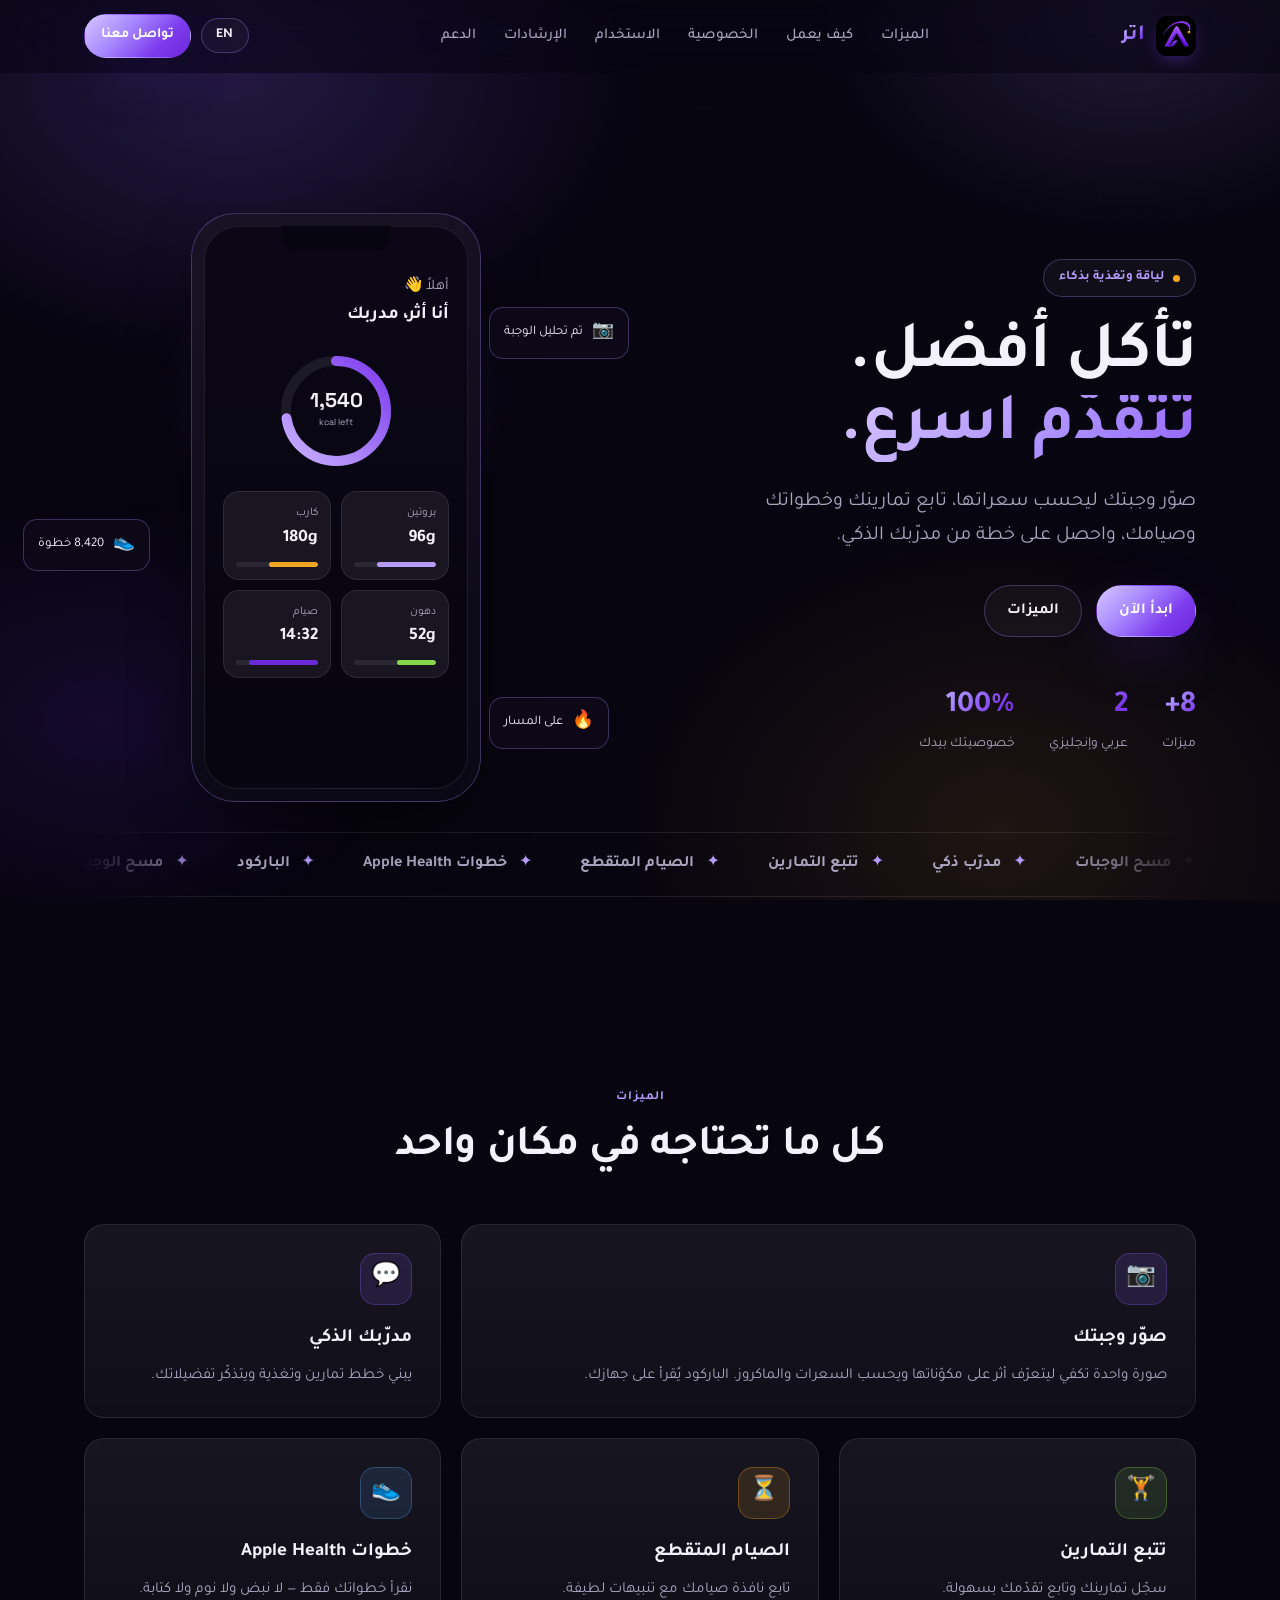
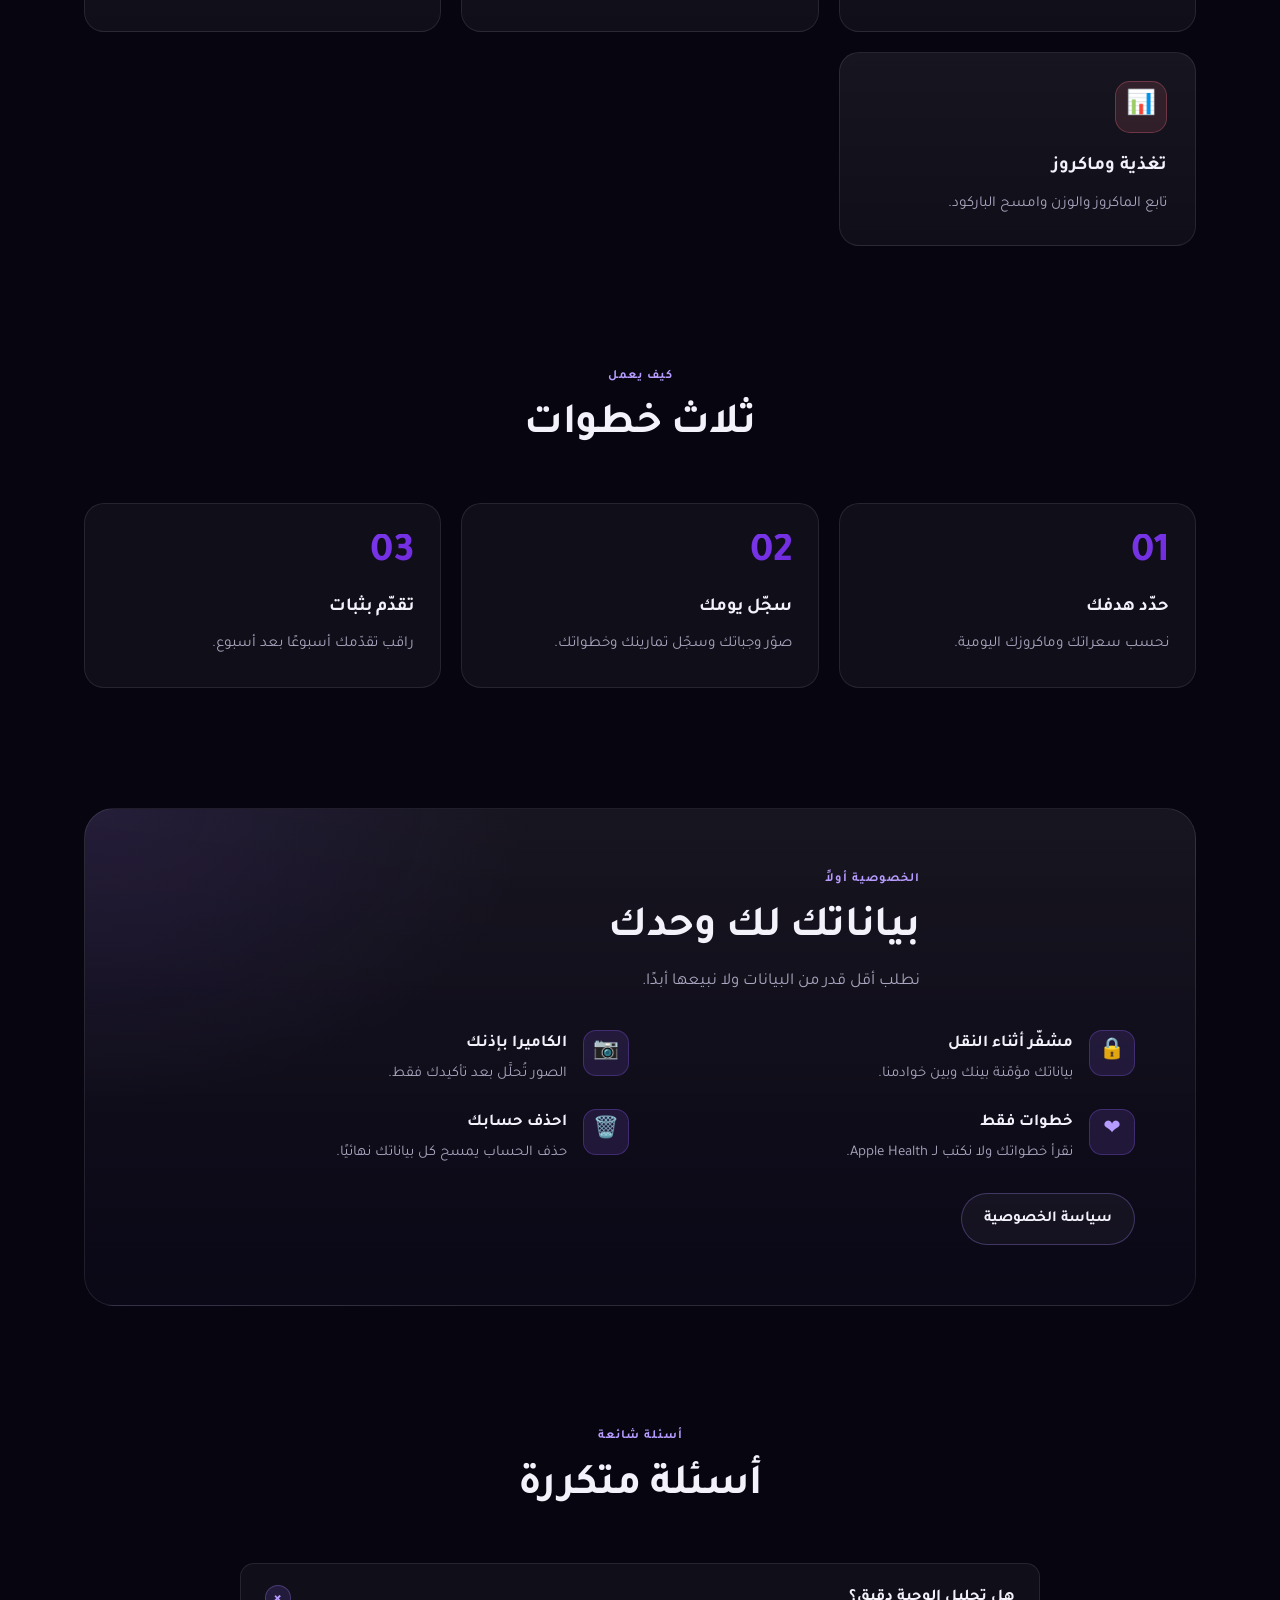
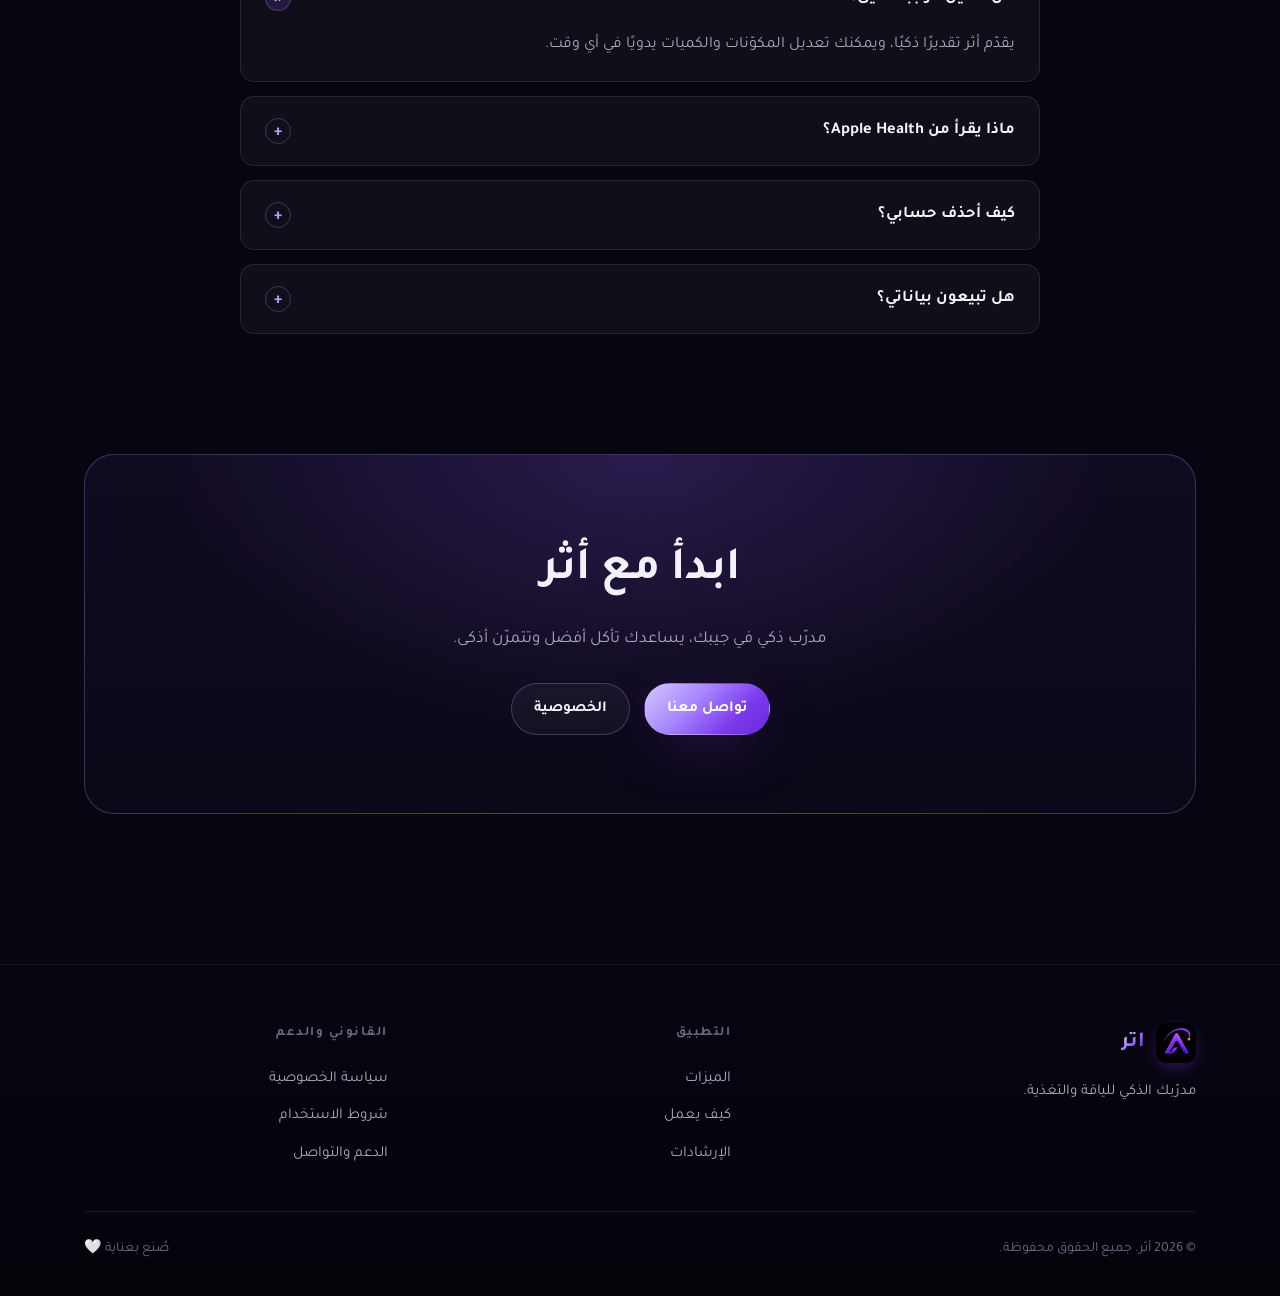
==== index.html @ 1300f7a2 "Athar website: bilingual marketing + privacy/terms/guidelines/support Static site (HTML/CSS/JS), vio" ====
<!DOCTYPE html>
<html lang="ar" dir="rtl" data-lang="ar"
      data-title-ar="أثر — مدرّبك الذكي للياقة والتغذية"
      data-title-en="Athar — Your AI Coach for Fitness & Nutrition">
<head>
  <meta charset="UTF-8" />
  <meta name="viewport" content="width=device-width, initial-scale=1.0" />
  <title>أثر — مدرّبك الذكي للياقة والتغذية</title>
  <meta name="description" content="أثر: صوّر وجبتك، تابع تمارينك وخطواتك وصيامك، واحصل على خطة من مدرّب ذكي — بخصوصية كاملة." />
  <meta name="theme-color" content="#070510" />
  <link rel="icon" type="image/png" href="logo.png" />
  <link rel="apple-touch-icon" href="logo.png" />
  <meta property="og:title" content="أثر — Athar" />
  <meta property="og:description" content="مدرّبك الذكي للياقة والتغذية." />
  <meta property="og:image" content="logo.png" />
  <meta property="og:type" content="website" />
  <link rel="preconnect" href="https://fonts.googleapis.com" />
  <link rel="preconnect" href="https://fonts.gstatic.com" crossorigin />
  <link href="https://fonts.googleapis.com/css2?family=Tajawal:wght@400;500;700;800&family=Space+Grotesk:wght@400;500;600;700&display=swap" rel="stylesheet" />
  <link rel="stylesheet" href="styles.css" />
</head>
<body>

  <!-- ============ NAV ============ -->
  <header class="nav">
    <div class="container nav-inner">
      <a href="index.html" class="brand" aria-label="Athar">
        <img class="logo" src="logo.png" alt="Athar" width="40" height="40" />
        <span class="wordmark"><b data-only="ar">أثر</b><b data-only="en">Athar</b></span>
      </a>

      <nav class="nav-links" aria-label="primary">
        <a href="index.html#features"><span data-only="ar">الميزات</span><span data-only="en">Features</span></a>
        <a href="index.html#how"><span data-only="ar">كيف يعمل</span><span data-only="en">How it works</span></a>
        <a href="privacy.html"><span data-only="ar">الخصوصية</span><span data-only="en">Privacy</span></a>
        <a href="terms.html"><span data-only="ar">الاستخدام</span><span data-only="en">Terms</span></a>
        <a href="guidelines.html"><span data-only="ar">الإرشادات</span><span data-only="en">Guidelines</span></a>
        <a href="support.html"><span data-only="ar">الدعم</span><span data-only="en">Support</span></a>
      </nav>

      <div class="nav-actions">
        <button class="lang-toggle" data-lang-toggle>EN</button>
        <a href="support.html" class="btn btn-primary btn-sm">
          <span class="nav-cta-text" data-only="ar">تواصل معنا</span>
          <span class="nav-cta-text" data-only="en">Contact</span>
        </a>
        <button class="nav-burger" aria-label="menu"><span></span><span></span><span></span></button>
      </div>
    </div>
  </header>

  <!-- ============ HERO ============ -->
  <section class="hero">
    <div class="container hero-grid">
      <div class="hero-copy">
        <span class="eyebrow reveal"><span class="dot"></span>
          <span data-only="ar">لياقة وتغذية بذكاء</span>
          <span data-only="en">Smart fitness &amp; nutrition</span>
        </span>
        <h1 class="reveal d1">
          <span data-only="ar">تأكل أفضل.<br><span class="grad">تتقدّم أسرع.</span></span>
          <span data-only="en">Eat better.<br><span class="grad">Progress faster.</span></span>
        </h1>
        <p class="lead reveal d2">
          <span data-only="ar">صوّر وجبتك ليحسب سعراتها، تابع تمارينك وخطواتك وصيامك، واحصل على خطة من مدرّبك الذكي.</span>
          <span data-only="en">Snap a meal for its calories, track workouts, steps and fasting, and get a plan from your AI coach.</span>
        </p>
        <div class="hero-cta reveal d3">
          <a href="support.html" class="btn btn-primary"><span data-only="ar">ابدأ الآن</span><span data-only="en">Get started</span></a>
          <a href="index.html#features" class="btn btn-ghost"><span data-only="ar">الميزات</span><span data-only="en">Features</span></a>
        </div>

        <div class="hero-stats reveal d4">
          <div class="stat">
            <div class="num"><span data-count="8" data-suffix="+">8+</span></div>
            <div class="lbl"><span data-only="ar">ميزات</span><span data-only="en">features</span></div>
          </div>
          <div class="stat">
            <div class="num"><span data-count="2">2</span></div>
            <div class="lbl"><span data-only="ar">عربي وإنجليزي</span><span data-only="en">languages</span></div>
          </div>
          <div class="stat">
            <div class="num"><span data-count="100" data-suffix="%">100%</span></div>
            <div class="lbl"><span data-only="ar">خصوصيتك بيدك</span><span data-only="en">your privacy</span></div>
          </div>
        </div>
      </div>

      <div class="hero-visual reveal d2">
        <div class="glow-orb"></div>
        <div class="chip-float chip-1"><span class="ic">📷</span><span data-only="ar">تم تحليل الوجبة</span><span data-only="en">Meal analyzed</span></div>
        <div class="chip-float chip-2"><span class="ic">👟</span><span data-only="ar">8,420 خطوة</span><span data-only="en">8,420 steps</span></div>
        <div class="chip-float chip-3"><span class="ic">🔥</span><span data-only="ar">على المسار</span><span data-only="en">On track</span></div>

        <div class="phone">
          <div class="phone-notch"></div>
          <div class="phone-screen">
            <div class="scr-greet">
              <span data-only="ar">أهلاً 👋</span><span data-only="en">Hello 👋</span>
              <b data-only="ar">أنا أثر، مدربك</b><b data-only="en">I'm Athar, your coach</b>
            </div>
            <div class="ring-wrap">
              <svg class="cal-ring" viewBox="0 0 120 120">
                <defs>
                  <linearGradient id="ring" x1="0" y1="0" x2="1" y2="1">
                    <stop offset="0" stop-color="#C9B2FF"/><stop offset="1" stop-color="#7C3AED"/>
                  </linearGradient>
                </defs>
                <circle cx="60" cy="60" r="50" fill="none" stroke="rgba(255,255,255,.08)" stroke-width="10"/>
                <circle cx="60" cy="60" r="50" fill="none" stroke="url(#ring)" stroke-width="10" stroke-linecap="round" stroke-dasharray="314" stroke-dashoffset="86" transform="rotate(-90 60 60)"/>
                <text x="60" y="56" text-anchor="middle" fill="#F3F1FA" font-size="20" font-weight="700" font-family="Space Grotesk">1,540</text>
                <text x="60" y="74" text-anchor="middle" fill="#ABA6C0" font-size="9" font-family="Space Grotesk">kcal left</text>
              </svg>
            </div>
            <div class="scr-cards">
              <div class="scr-card"><div class="k" data-only="ar">بروتين</div><div class="k" data-only="en">Protein</div><div class="v">96g</div><div class="bar"><i style="width:72%;background:var(--violet)"></i></div></div>
              <div class="scr-card"><div class="k" data-only="ar">كارب</div><div class="k" data-only="en">Carbs</div><div class="v">180g</div><div class="bar"><i style="width:60%;background:var(--gold)"></i></div></div>
              <div class="scr-card"><div class="k" data-only="ar">دهون</div><div class="k" data-only="en">Fat</div><div class="v">52g</div><div class="bar"><i style="width:48%;background:var(--green,#86D74C)"></i></div></div>
              <div class="scr-card"><div class="k" data-only="ar">صيام</div><div class="k" data-only="en">Fasting</div><div class="v">14:32</div><div class="bar"><i style="width:84%;background:var(--violet-3)"></i></div></div>
            </div>
          </div>
        </div>
      </div>
    </div>

    <div class="container">
      <div class="marquee">
        <div class="marquee-track">
          <span data-only="ar">مسح الوجبات</span><span data-only="en">Meal scanning</span>
          <span data-only="ar">مدرّب ذكي</span><span data-only="en">AI coach</span>
          <span data-only="ar">تتبع التمارين</span><span data-only="en">Workout tracking</span>
          <span data-only="ar">الصيام المتقطع</span><span data-only="en">Fasting</span>
          <span data-only="ar">خطوات Apple Health</span><span data-only="en">Apple Health steps</span>
          <span data-only="ar">الباركود</span><span data-only="en">Barcode</span>
          <span data-only="ar">مسح الوجبات</span><span data-only="en">Meal scanning</span>
          <span data-only="ar">مدرّب ذكي</span><span data-only="en">AI coach</span>
          <span data-only="ar">تتبع التمارين</span><span data-only="en">Workout tracking</span>
          <span data-only="ar">الصيام المتقطع</span><span data-only="en">Fasting</span>
          <span data-only="ar">خطوات Apple Health</span><span data-only="en">Apple Health steps</span>
          <span data-only="ar">الباركود</span><span data-only="en">Barcode</span>
        </div>
      </div>
    </div>
  </section>

  <!-- ============ FEATURES ============ -->
  <section class="section" id="features">
    <div class="container">
      <div class="section-head reveal">
        <div class="kicker"><span data-only="ar">الميزات</span><span data-only="en">Features</span></div>
        <h2><span data-only="ar">كل ما تحتاجه في مكان واحد</span><span data-only="en">Everything in one place</span></h2>
      </div>

      <div class="features">
        <div class="feature span-2 reveal">
          <div class="ficon">📷</div>
          <h3><span data-only="ar">صوّر وجبتك</span><span data-only="en">Snap your meal</span></h3>
          <p><span data-only="ar">صورة واحدة تكفي ليتعرّف أثر على مكوّناتها ويحسب السعرات والماكروز. الباركود يُقرأ على جهازك.</span>
             <span data-only="en">One photo and Athar identifies the components and calculates calories and macros. Barcodes are read on your device.</span></p>
        </div>
        <div class="feature reveal d1">
          <div class="ficon">💬</div>
          <h3><span data-only="ar">مدرّبك الذكي</span><span data-only="en">Your AI coach</span></h3>
          <p><span data-only="ar">يبني خطط تمارين وتغذية ويتذكّر تفضيلاتك.</span>
             <span data-only="en">Builds workout &amp; nutrition plans and remembers your preferences.</span></p>
        </div>
        <div class="feature reveal d2">
          <div class="ficon green">🏋️</div>
          <h3><span data-only="ar">تتبع التمارين</span><span data-only="en">Workout tracking</span></h3>
          <p><span data-only="ar">سجّل تمارينك وتابع تقدّمك بسهولة.</span>
             <span data-only="en">Log workouts and follow your progress with ease.</span></p>
        </div>
        <div class="feature reveal">
          <div class="ficon gold">⏳</div>
          <h3><span data-only="ar">الصيام المتقطع</span><span data-only="en">Intermittent fasting</span></h3>
          <p><span data-only="ar">تابع نافذة صيامك مع تنبيهات لطيفة.</span>
             <span data-only="en">Track your fasting window with gentle reminders.</span></p>
        </div>
        <div class="feature reveal d1">
          <div class="ficon sky">👟</div>
          <h3><span data-only="ar">خطوات Apple Health</span><span data-only="en">Apple Health steps</span></h3>
          <p><span data-only="ar">نقرأ خطواتك فقط — لا نبض ولا نوم ولا كتابة.</span>
             <span data-only="en">We read steps only — no heart rate, no sleep, no writing.</span></p>
        </div>
        <div class="feature reveal d2">
          <div class="ficon rose">📊</div>
          <h3><span data-only="ar">تغذية وماكروز</span><span data-only="en">Nutrition &amp; macros</span></h3>
          <p><span data-only="ar">تابع الماكروز والوزن وامسح الباركود.</span>
             <span data-only="en">Track macros and weight, and scan barcodes.</span></p>
        </div>
      </div>
    </div>
  </section>

  <!-- ============ HOW IT WORKS ============ -->
  <section class="section" id="how" style="padding-top:0">
    <div class="container">
      <div class="section-head reveal">
        <div class="kicker"><span data-only="ar">كيف يعمل</span><span data-only="en">How it works</span></div>
        <h2><span data-only="ar">ثلاث خطوات</span><span data-only="en">Three steps</span></h2>
      </div>
      <div class="steps">
        <div class="step reveal d1">
          <div class="n">01</div>
          <h3><span data-only="ar">حدّد هدفك</span><span data-only="en">Set your goal</span></h3>
          <p><span data-only="ar">نحسب سعراتك وماكروزك اليومية.</span><span data-only="en">We calculate your daily calories and macros.</span></p>
        </div>
        <div class="step reveal d2">
          <div class="n">02</div>
          <h3><span data-only="ar">سجّل يومك</span><span data-only="en">Log your day</span></h3>
          <p><span data-only="ar">صوّر وجباتك وسجّل تمارينك وخطواتك.</span><span data-only="en">Snap meals, log workouts and steps.</span></p>
        </div>
        <div class="step reveal d3">
          <div class="n">03</div>
          <h3><span data-only="ar">تقدّم بثبات</span><span data-only="en">Progress steadily</span></h3>
          <p><span data-only="ar">راقب تقدّمك أسبوعًا بعد أسبوع.</span><span data-only="en">Watch your progress week after week.</span></p>
        </div>
      </div>
    </div>
  </section>

  <!-- ============ PRIVACY BAND ============ -->
  <section class="section" id="privacy-band" style="padding-top:0">
    <div class="container">
      <div class="privacy-band reveal">
        <div class="section-head" style="margin-bottom:0;text-align:start;max-width:560px">
          <div class="kicker"><span data-only="ar">الخصوصية أولاً</span><span data-only="en">Privacy first</span></div>
          <h2><span data-only="ar">بياناتك لك وحدك</span><span data-only="en">Your data stays yours</span></h2>
          <p><span data-only="ar">نطلب أقل قدر من البيانات ولا نبيعها أبدًا.</span>
             <span data-only="en">We ask for the least data and never sell it.</span></p>
        </div>

        <div class="privacy-grid">
          <div class="pcard reveal d1">
            <div class="pic">🔒</div>
            <div><h4><span data-only="ar">مشفّر أثناء النقل</span><span data-only="en">Encrypted in transit</span></h4>
              <p><span data-only="ar">بياناتك مؤمّنة بينك وبين خوادمنا.</span><span data-only="en">Secured between you and our servers.</span></p></div>
          </div>
          <div class="pcard reveal d2">
            <div class="pic">📷</div>
            <div><h4><span data-only="ar">الكاميرا بإذنك</span><span data-only="en">Camera with consent</span></h4>
              <p><span data-only="ar">الصور تُحلَّل بعد تأكيدك فقط.</span><span data-only="en">Images are analyzed only after you confirm.</span></p></div>
          </div>
          <div class="pcard reveal d1">
            <div class="pic">❤️</div>
            <div><h4><span data-only="ar">خطوات فقط</span><span data-only="en">Steps only</span></h4>
              <p><span data-only="ar">نقرأ خطواتك ولا نكتب لـ Apple Health.</span><span data-only="en">We read steps and never write to Apple Health.</span></p></div>
          </div>
          <div class="pcard reveal d2">
            <div class="pic">🗑️</div>
            <div><h4><span data-only="ar">احذف حسابك</span><span data-only="en">Delete anytime</span></h4>
              <p><span data-only="ar">حذف الحساب يمسح كل بياناتك نهائيًا.</span><span data-only="en">Deleting your account erases everything for good.</span></p></div>
          </div>
        </div>

        <div style="margin-top:28px">
          <a href="privacy.html" class="btn btn-ghost"><span data-only="ar">سياسة الخصوصية</span><span data-only="en">Privacy Policy</span></a>
        </div>
      </div>
    </div>
  </section>

  <!-- ============ FAQ ============ -->
  <section class="section" style="padding-top:0">
    <div class="container">
      <div class="section-head reveal">
        <div class="kicker"><span data-only="ar">أسئلة شائعة</span><span data-only="en">FAQ</span></div>
        <h2><span data-only="ar">أسئلة متكررة</span><span data-only="en">Common questions</span></h2>
      </div>
      <div class="faq">
        <details class="qa reveal" open>
          <summary><span><span data-only="ar">هل تحليل الوجبة دقيق؟</span><span data-only="en">Is meal analysis accurate?</span></span><span class="pm">+</span></summary>
          <div class="ans"><span data-only="ar">يقدّم أثر تقديرًا ذكيًا، ويمكنك تعديل المكوّنات والكميات يدويًا في أي وقت.</span>
            <span data-only="en">Athar gives a smart estimate, and you can adjust components and portions manually anytime.</span></div>
        </details>
        <details class="qa reveal">
          <summary><span><span data-only="ar">ماذا يقرأ من Apple Health؟</span><span data-only="en">What does it read from Apple Health?</span></span><span class="pm">+</span></summary>
          <div class="ans"><span data-only="ar">عدد الخطوات فقط، بعد إذنك. لا نبض ولا نوم ولا كتابة.</span>
            <span data-only="en">The step count only, after your permission. No heart rate, sleep, or writing.</span></div>
        </details>
        <details class="qa reveal">
          <summary><span><span data-only="ar">كيف أحذف حسابي؟</span><span data-only="en">How do I delete my account?</span></span><span class="pm">+</span></summary>
          <div class="ans"><span data-only="ar">من التطبيق: الإعدادات ← حذف الحساب. تُمسح كل بياناتك نهائيًا.</span>
            <span data-only="en">In the app: Settings → Delete account. All your data is permanently erased.</span></div>
        </details>
        <details class="qa reveal">
          <summary><span><span data-only="ar">هل تبيعون بياناتي؟</span><span data-only="en">Do you sell my data?</span></span><span class="pm">+</span></summary>
          <div class="ans"><span data-only="ar">لا. لا نبيع بياناتك ولا نشاركها للإعلانات.</span>
            <span data-only="en">No. We never sell your data or share it for ads.</span></div>
        </details>
      </div>
    </div>
  </section>

  <!-- ============ CTA ============ -->
  <section class="section" style="padding-top:0">
    <div class="container">
      <div class="cta-band reveal">
        <h2><span data-only="ar">ابدأ مع أثر</span><span data-only="en">Start with Athar</span></h2>
        <p><span data-only="ar">مدرّب ذكي في جيبك، يساعدك تأكل أفضل وتتمرّن أذكى.</span>
           <span data-only="en">A smart coach in your pocket to help you eat better and train smarter.</span></p>
        <div class="cta-actions">
          <a href="support.html" class="btn btn-primary"><span data-only="ar">تواصل معنا</span><span data-only="en">Contact us</span></a>
          <a href="privacy.html" class="btn btn-ghost"><span data-only="ar">الخصوصية</span><span data-only="en">Privacy</span></a>
        </div>
      </div>
    </div>
  </section>

  <!-- ============ FOOTER ============ -->
  <footer class="footer">
    <div class="container">
      <div class="footer-grid">
        <div>
          <a href="index.html" class="brand">
            <img class="logo" src="logo.png" alt="Athar" width="40" height="40" />
            <span class="wordmark"><b data-only="ar">أثر</b><b data-only="en">Athar</b></span>
          </a>
          <p class="footer-about">
            <span data-only="ar">مدرّبك الذكي للياقة والتغذية.</span>
            <span data-only="en">Your AI coach for fitness &amp; nutrition.</span>
          </p>
        </div>
        <div class="footer-col">
          <h5><span data-only="ar">التطبيق</span><span data-only="en">App</span></h5>
          <a href="index.html#features"><span data-only="ar">الميزات</span><span data-only="en">Features</span></a>
          <a href="index.html#how"><span data-only="ar">كيف يعمل</span><span data-only="en">How it works</span></a>
          <a href="guidelines.html"><span data-only="ar">الإرشادات</span><span data-only="en">Guidelines</span></a>
        </div>
        <div class="footer-col">
          <h5><span data-only="ar">القانوني والدعم</span><span data-only="en">Legal &amp; Support</span></h5>
          <a href="privacy.html"><span data-only="ar">سياسة الخصوصية</span><span data-only="en">Privacy Policy</span></a>
          <a href="terms.html"><span data-only="ar">شروط الاستخدام</span><span data-only="en">Terms of Use</span></a>
          <a href="support.html"><span data-only="ar">الدعم والتواصل</span><span data-only="en">Support &amp; Contact</span></a>
        </div>
      </div>
      <div class="footer-bottom">
        <span>© <span data-year></span> <span data-only="ar">أثر. جميع الحقوق محفوظة.</span><span data-only="en">Athar. All rights reserved.</span></span>
        <span data-only="ar">صُنع بعناية 🤍</span><span data-only="en">Made with care 🤍</span>
      </div>
    </div>
  </footer>

  <script src="script.js"></script>
</body>
</html>
---- styles.css ----
/* ===========================================================
   Athar — أثر  |  site theme
   Violet (logo "A") + gold spark (logo dot) on deep night
   =========================================================== */

:root {
  /* surfaces */
  --bg:        #070510;
  --bg-2:      #0B0817;
  --bg-3:      #110B22;
  --surface:   rgba(255, 255, 255, 0.04);
  --surface-2: rgba(255, 255, 255, 0.065);
  --border:    rgba(255, 255, 255, 0.09);
  --border-2:  rgba(167, 139, 250, 0.30);

  /* brand — violet from the logo "A" */
  --violet:   #B79CFF;
  --violet-2: #8B5CF6;
  --violet-3: #6D28D9;
  --violet-4: #4C1D95;

  /* spark — gold from the logo dot */
  --gold:   #F5A623;
  --gold-2: #FFC368;

  /* text */
  --ink:    #F3F1FA;
  --muted:  #ABA6C0;
  --muted-2:#6E6885;

  /* gradients */
  --grad-brand: linear-gradient(135deg, #D7C6FF 0%, #A98BFF 36%, #7C3AED 72%, #6D28D9 100%);
  --grad-gold:  linear-gradient(135deg, #FFE0A6, #F5A623);
  --grad-aurora:
    radial-gradient(55% 55% at 18% 8%, rgba(139,92,246,0.22) 0%, transparent 60%),
    radial-gradient(45% 45% at 88% 2%, rgba(167,139,250,0.16) 0%, transparent 55%),
    radial-gradient(50% 55% at 78% 92%, rgba(245,166,35,0.10) 0%, transparent 60%),
    radial-gradient(40% 40% at 8% 80%, rgba(109,40,217,0.14) 0%, transparent 60%);

  /* shape */
  --radius:    20px;
  --radius-sm: 14px;
  --radius-lg: 30px;
  --maxw: 1160px;

  --shadow:      0 30px 80px -30px rgba(0,0,0,0.9);
  --shadow-brand:0 18px 60px -18px rgba(124,58,237,0.55);

  --ease: cubic-bezier(0.22, 1, 0.36, 1);

  --font-ar: "Tajawal", "IBM Plex Sans Arabic", system-ui, sans-serif;
  --font-en: "Space Grotesk", "Plus Jakarta Sans", system-ui, sans-serif;
  --font: var(--font-ar);
}

html[data-lang="en"] { --font: var(--font-en); }

/* language visibility toggle (no per-node JS) */
html[data-lang="ar"] [data-only="en"] { display: none !important; }
html[data-lang="en"] [data-only="ar"] { display: none !important; }

* { box-sizing: border-box; margin: 0; padding: 0; }
html { scroll-behavior: smooth; -webkit-text-size-adjust: 100%; }

body {
  font-family: var(--font);
  background: var(--bg);
  color: var(--ink);
  line-height: 1.7;
  overflow-x: hidden;
  -webkit-font-smoothing: antialiased;
  text-rendering: optimizeLegibility;
}

/* ambient background */
body::before {
  content: "";
  position: fixed; inset: 0; z-index: -2; pointer-events: none;
  background: var(--grad-aurora);
  animation: aurora 24s ease-in-out infinite alternate;
}
body::after {
  content: "";
  position: fixed; inset: 0; z-index: -2; pointer-events: none;
  background:
    radial-gradient(1px 1px at 22% 28%, rgba(255,255,255,0.5), transparent),
    radial-gradient(1px 1px at 70% 62%, rgba(183,156,255,0.5), transparent),
    radial-gradient(1.5px 1.5px at 42% 82%, rgba(245,166,35,0.5), transparent),
    radial-gradient(1px 1px at 86% 22%, rgba(167,139,250,0.45), transparent),
    radial-gradient(1px 1px at 55% 12%, rgba(255,255,255,0.3), transparent);
  opacity: 0.55;
  animation: drift 32s linear infinite;
}
@keyframes aurora { 0% { transform: translate3d(0,0,0) scale(1); } 100% { transform: translate3d(0,-3%,0) scale(1.08); } }
@keyframes drift  { 0% { transform: translateY(0); } 100% { transform: translateY(-40px); } }

a { color: inherit; text-decoration: none; }
img, svg { display: block; max-width: 100%; }
::selection { background: rgba(139,92,246,0.35); color: #fff; }

.container { width: 100%; max-width: var(--maxw); margin-inline: auto; padding-inline: 24px; }

/* ============ NAV ============ */
.nav {
  position: sticky; top: 0; z-index: 100;
  backdrop-filter: blur(18px) saturate(150%);
  -webkit-backdrop-filter: blur(18px) saturate(150%);
  background: rgba(7, 5, 16, 0.6);
  border-bottom: 1px solid transparent;
  transition: border-color .4s var(--ease), background .4s var(--ease);
}
.nav.scrolled { border-bottom-color: var(--border); background: rgba(7, 5, 16, 0.85); }
.nav-inner { display: flex; align-items: center; justify-content: space-between; height: 72px; gap: 18px; }

.brand { display: flex; align-items: center; gap: 11px; font-weight: 700; }
.brand .logo {
  width: 40px; height: 40px; flex: none; border-radius: 11px;
  box-shadow: 0 6px 20px -6px rgba(124,58,237,0.6);
}
.brand .wordmark { font-size: 1.35rem; letter-spacing: .3px; }
.brand .wordmark b { background: var(--grad-brand); -webkit-background-clip: text; background-clip: text; color: transparent; }

.nav-links { display: flex; align-items: center; gap: 2px; }
.nav-links a { padding: 9px 13px; border-radius: 12px; color: var(--muted); font-size: .94rem; font-weight: 500; transition: color .25s, background .25s; }
.nav-links a:hover { color: var(--ink); background: var(--surface); }

.nav-actions { display: flex; align-items: center; gap: 10px; }

.lang-toggle {
  font-family: var(--font); cursor: pointer;
  border: 1px solid var(--border-2); background: var(--surface); color: var(--ink);
  padding: 8px 14px; border-radius: 999px; font-size: .85rem; font-weight: 600; letter-spacing: .3px;
  transition: border-color .25s, background .25s, transform .25s;
}
.lang-toggle:hover { border-color: var(--violet); background: var(--surface-2); transform: translateY(-1px); }

.btn {
  display: inline-flex; align-items: center; justify-content: center; gap: 9px;
  font-family: var(--font); font-weight: 600; font-size: .96rem;
  padding: 12px 22px; border-radius: 999px; cursor: pointer; border: 1px solid transparent;
  transition: transform .3s var(--ease), box-shadow .3s var(--ease), background .3s, border-color .3s;
  white-space: nowrap;
}
.btn-primary { color: #fff; background: var(--grad-brand); box-shadow: var(--shadow-brand); }
.btn-primary:hover { transform: translateY(-2px); box-shadow: 0 24px 70px -16px rgba(124,58,237,0.7); }
.btn-ghost { color: var(--ink); background: var(--surface); border-color: var(--border-2); }
.btn-ghost:hover { background: var(--surface-2); border-color: var(--violet); transform: translateY(-2px); }
.btn-sm { padding: 9px 16px; font-size: .88rem; }

.nav-burger { display: none; width: 42px; height: 42px; border-radius: 12px; border: 1px solid var(--border-2); background: var(--surface); cursor: pointer; position: relative; }
.nav-burger span { position: absolute; left: 11px; right: 11px; height: 2px; background: var(--ink); border-radius: 2px; transition: .3s var(--ease); }
.nav-burger span:nth-child(1) { top: 14px; }
.nav-burger span:nth-child(2) { top: 20px; }
.nav-burger span:nth-child(3) { top: 26px; }
.nav-burger.open span:nth-child(1) { top: 20px; transform: rotate(45deg); }
.nav-burger.open span:nth-child(2) { opacity: 0; }
.nav-burger.open span:nth-child(3) { top: 20px; transform: rotate(-45deg); }

/* ============ HERO ============ */
.hero { position: relative; padding: clamp(70px, 12vw, 140px) 0 60px; overflow: hidden; }
.hero-grid { display: grid; grid-template-columns: 1.05fr 0.95fr; gap: 50px; align-items: center; }
.eyebrow {
  display: inline-flex; align-items: center; gap: 9px;
  padding: 7px 15px; border-radius: 999px; border: 1px solid var(--border-2);
  background: var(--surface); font-size: .82rem; font-weight: 600; color: var(--violet); margin-bottom: 24px;
}
.eyebrow .dot { width: 7px; height: 7px; border-radius: 50%; background: var(--gold); box-shadow: 0 0 0 0 rgba(245,166,35,.6); animation: pulse 2.4s infinite; }
@keyframes pulse { 0% { box-shadow: 0 0 0 0 rgba(245,166,35,.6); } 70% { box-shadow: 0 0 0 9px rgba(245,166,35,0); } 100% { box-shadow: 0 0 0 0 rgba(245,166,35,0); } }

.hero h1 { font-size: clamp(2.5rem, 6vw, 4.2rem); line-height: 1.07; font-weight: 700; letter-spacing: -0.5px; margin-bottom: 20px; }
.hero h1 .grad { background: var(--grad-brand); -webkit-background-clip: text; background-clip: text; color: transparent; background-size: 200% auto; animation: shimmer 6s linear infinite; }
@keyframes shimmer { to { background-position: 200% center; } }

.hero p.lead { font-size: clamp(1.05rem, 2.2vw, 1.25rem); color: var(--muted); max-width: 480px; margin-bottom: 32px; }
.hero-cta { display: flex; flex-wrap: wrap; gap: 14px; align-items: center; }

.hero-stats { display: flex; gap: 34px; margin-top: 44px; flex-wrap: wrap; }
.stat .num { font-size: 1.9rem; font-weight: 700; background: var(--grad-brand); -webkit-background-clip: text; background-clip: text; color: transparent; }
.stat .lbl { font-size: .86rem; color: var(--muted); }

/* phone */
.hero-visual { position: relative; display: flex; justify-content: center; }
.glow-orb { position: absolute; width: 360px; height: 360px; border-radius: 50%; background: radial-gradient(circle, rgba(139,92,246,0.4), transparent 65%); filter: blur(20px); z-index: 0; animation: float 8s ease-in-out infinite; }
.phone { position: relative; z-index: 1; width: 290px; border-radius: 44px; padding: 12px; background: linear-gradient(160deg, #181225, #0a0814); border: 1px solid var(--border-2); box-shadow: var(--shadow); animation: floatY 7s ease-in-out infinite; }
.phone-screen { border-radius: 34px; overflow: hidden; background: linear-gradient(180deg, #0b0717, #07050f); aspect-ratio: 9 / 19.2; position: relative; border: 1px solid var(--border); display: flex; flex-direction: column; padding: 26px 18px; gap: 14px; }
.phone-notch { position: absolute; top: 12px; left: 50%; transform: translateX(-50%); width: 110px; height: 26px; background: #07050f; border-radius: 0 0 16px 16px; z-index: 3; }
.scr-greet { margin-top: 22px; font-size: .92rem; color: var(--muted); }
.scr-greet b { color: var(--ink); font-weight: 700; display: block; font-size: 1.15rem; }
.ring-wrap { display: flex; justify-content: center; padding: 6px 0; }
.cal-ring { width: 120px; height: 120px; }
.scr-cards { display: grid; grid-template-columns: 1fr 1fr; gap: 10px; }
.scr-card { background: var(--surface-2); border: 1px solid var(--border); border-radius: 16px; padding: 12px; }
.scr-card .v { font-weight: 700; font-size: 1.1rem; }
.scr-card .k { font-size: .72rem; color: var(--muted); }
.scr-card .bar { height: 5px; border-radius: 4px; margin-top: 8px; background: rgba(255,255,255,.08); overflow: hidden; }
.scr-card .bar i { display: block; height: 100%; border-radius: 4px; }
@keyframes float  { 0%,100% { transform: translateY(0); } 50% { transform: translateY(-18px); } }
@keyframes floatY { 0%,100% { transform: translateY(0) rotate(-1deg); } 50% { transform: translateY(-14px) rotate(1deg); } }

.chip-float {
  position: absolute; z-index: 2; background: rgba(14,10,26,0.88); border: 1px solid var(--border-2);
  border-radius: 14px; padding: 10px 14px; font-size: .82rem; display: flex; align-items: center; gap: 9px;
  backdrop-filter: blur(8px); box-shadow: var(--shadow); animation: floatChip 6s ease-in-out infinite;
}
.chip-float .ic { font-size: 1.1rem; }
.chip-1 { top: 16%; inset-inline-start: -8%; animation-delay: .2s; }
.chip-2 { top: 52%; inset-inline-end: -12%; animation-delay: 1.4s; }
.chip-3 { bottom: 9%; inset-inline-start: -4%; animation-delay: .8s; }
@keyframes floatChip { 0%,100% { transform: translateY(0); } 50% { transform: translateY(-12px); } }

/* marquee */
.marquee { margin: 30px 0 10px; border-block: 1px solid var(--border); padding: 18px 0; -webkit-mask-image: linear-gradient(90deg, transparent, #000 12%, #000 88%, transparent); mask-image: linear-gradient(90deg, transparent, #000 12%, #000 88%, transparent); overflow: hidden; }
.marquee-track { display: flex; gap: 48px; width: max-content; animation: scroll-x 34s linear infinite; }
html[dir="rtl"] .marquee-track { animation-direction: reverse; }
.marquee-track span { color: var(--muted); font-weight: 600; font-size: 1rem; display: inline-flex; align-items: center; gap: 12px; white-space: nowrap; }
.marquee-track span::before { content: "✦"; color: var(--violet); }
@keyframes scroll-x { to { transform: translateX(-50%); } }

/* ============ SECTIONS ============ */
section { position: relative; }
.section { padding: clamp(70px, 10vw, 120px) 0; }
.section-head { text-align: center; max-width: 680px; margin: 0 auto 52px; }
.section-head .kicker { text-transform: uppercase; letter-spacing: 3px; font-size: .78rem; color: var(--violet); font-weight: 700; margin-bottom: 14px; }
html[data-lang="ar"] .section-head .kicker { letter-spacing: 1px; }
.section-head h2 { font-size: clamp(1.8rem, 4.4vw, 2.7rem); font-weight: 700; line-height: 1.15; letter-spacing: -0.4px; margin-bottom: 14px; }
.section-head p { color: var(--muted); font-size: 1.05rem; }

.features { display: grid; grid-template-columns: repeat(3, 1fr); gap: 20px; }
.feature {
  position: relative; padding: 28px; border-radius: var(--radius);
  background: linear-gradient(180deg, var(--surface-2), var(--surface)); border: 1px solid var(--border);
  overflow: hidden; transition: transform .4s var(--ease), border-color .4s, box-shadow .4s;
}
.feature::before { content: ""; position: absolute; inset: 0; background: radial-gradient(120% 80% at 50% -20%, rgba(139,92,246,0.18), transparent 60%); opacity: 0; transition: opacity .4s; }
.feature:hover { transform: translateY(-6px); border-color: var(--border-2); box-shadow: var(--shadow); }
.feature:hover::before { opacity: 1; }
.feature .ficon { width: 52px; height: 52px; display: grid; place-items: center; border-radius: 15px; font-size: 1.5rem; margin-bottom: 18px; background: rgba(139,92,246,0.14); border: 1px solid rgba(139,92,246,0.3); }
.feature h3 { font-size: 1.18rem; margin-bottom: 8px; font-weight: 700; }
.feature p { color: var(--muted); font-size: .95rem; }
.feature.span-2 { grid-column: span 2; }
.feature .ficon.gold   { background: rgba(245,166,35,.13); border-color: rgba(245,166,35,.32); }
.feature .ficon.green  { background: rgba(134,215,76,.12); border-color: rgba(134,215,76,.3); }
.feature .ficon.sky    { background: rgba(90,169,255,.12); border-color: rgba(90,169,255,.3); }
.feature .ficon.rose   { background: rgba(251,113,133,.12); border-color: rgba(251,113,133,.3); }

.steps { display: grid; grid-template-columns: repeat(3, 1fr); gap: 20px; }
.step { padding: 30px 26px; border-radius: var(--radius); border: 1px solid var(--border); background: var(--surface); position: relative; }
.step .n { font-size: 2.6rem; font-weight: 700; line-height: 1; background: var(--grad-brand); -webkit-background-clip: text; background-clip: text; color: transparent; margin-bottom: 16px; }
.step h3 { font-size: 1.15rem; margin-bottom: 8px; }
.step p { color: var(--muted); font-size: .95rem; }

.privacy-band { border-radius: var(--radius-lg); border: 1px solid var(--border); background: radial-gradient(80% 120% at 0% 0%, rgba(139,92,246,0.12), transparent 50%), linear-gradient(180deg, var(--surface-2), var(--bg-2)); padding: clamp(36px, 6vw, 60px); }
.privacy-grid { display: grid; grid-template-columns: repeat(2, 1fr); gap: 22px; margin-top: 34px; }
.pcard { display: flex; gap: 16px; align-items: flex-start; }
.pcard .pic { flex: none; width: 46px; height: 46px; border-radius: 13px; display: grid; place-items: center; font-size: 1.3rem; background: rgba(139,92,246,.14); border: 1px solid rgba(139,92,246,.3); color: var(--violet); }
.pcard h4 { font-size: 1.04rem; margin-bottom: 3px; }
.pcard p { color: var(--muted); font-size: .93rem; }

.faq { max-width: 800px; margin: 0 auto; display: grid; gap: 14px; }
.qa { border: 1px solid var(--border); border-radius: var(--radius-sm); background: var(--surface); overflow: hidden; transition: border-color .3s; }
.qa:hover { border-color: var(--border-2); }
.qa summary { list-style: none; cursor: pointer; padding: 20px 24px; font-weight: 600; font-size: 1.03rem; display: flex; align-items: center; justify-content: space-between; gap: 16px; }
.qa summary::-webkit-details-marker { display: none; }
.qa summary .pm { flex: none; width: 26px; height: 26px; border-radius: 50%; border: 1px solid var(--border-2); display: grid; place-items: center; transition: transform .3s var(--ease), background .3s; color: var(--violet); }
.qa[open] summary .pm { transform: rotate(45deg); background: rgba(139,92,246,.16); }
.qa .ans { padding: 0 24px 22px; color: var(--muted); }

.cta-band { text-align: center; border-radius: var(--radius-lg); padding: clamp(46px, 7vw, 78px) 28px; border: 1px solid var(--border-2); background: radial-gradient(70% 130% at 50% 0%, rgba(139,92,246,0.2), transparent 60%), linear-gradient(180deg, var(--bg-3), var(--bg-2)); position: relative; overflow: hidden; }
.cta-band h2 { font-size: clamp(1.9rem, 4.6vw, 2.9rem); margin-bottom: 14px; }
.cta-band p { color: var(--muted); max-width: 520px; margin: 0 auto 28px; font-size: 1.06rem; }
.cta-actions { display: flex; gap: 14px; justify-content: center; flex-wrap: wrap; }

/* ============ FOOTER ============ */
.footer { border-top: 1px solid var(--border); padding: 58px 0 34px; margin-top: 30px; background: linear-gradient(180deg, transparent, rgba(0,0,0,0.35)); }
.footer-grid { display: grid; grid-template-columns: 1.4fr 1fr 1fr; gap: 40px; margin-bottom: 38px; }
.footer .brand { margin-bottom: 16px; }
.footer-about { color: var(--muted); font-size: .94rem; max-width: 300px; }
.footer-col h5 { font-size: .82rem; text-transform: uppercase; letter-spacing: 1.5px; color: var(--muted-2); margin-bottom: 14px; }
.footer-col a { display: block; color: var(--muted); padding: 6px 0; font-size: .95rem; transition: color .25s, transform .25s; }
.footer-col a:hover { color: var(--violet); transform: translateX(4px); }
html[dir="rtl"] .footer-col a:hover { transform: translateX(-4px); }
.footer-bottom { border-top: 1px solid var(--border); padding-top: 26px; display: flex; justify-content: space-between; align-items: center; gap: 16px; flex-wrap: wrap; color: var(--muted-2); font-size: .88rem; }

/* ============ LEGAL PAGES ============ */
.legal-hero { padding: clamp(60px, 9vw, 110px) 0 40px; text-align: center; border-bottom: 1px solid var(--border); }
.legal-hero .eyebrow { margin-bottom: 18px; }
.legal-hero h1 { font-size: clamp(2.1rem, 5vw, 3.2rem); margin-bottom: 12px; letter-spacing: -.5px; }
.legal-hero h1 .grad { background: var(--grad-brand); -webkit-background-clip: text; background-clip: text; color: transparent; }
.legal-hero .updated { color: var(--muted); font-size: .95rem; }

.legal-wrap { display: grid; grid-template-columns: 250px 1fr; gap: 50px; padding: 56px 0 40px; align-items: start; }
.toc { position: sticky; top: 96px; border: 1px solid var(--border); border-radius: var(--radius); background: var(--surface); padding: 22px; }
.toc h6 { font-size: .76rem; text-transform: uppercase; letter-spacing: 1.5px; color: var(--muted-2); margin-bottom: 14px; }
.toc a { display: block; color: var(--muted); font-size: .9rem; padding: 7px 12px; border-radius: 10px; transition: color .2s, background .2s; border-inline-start: 2px solid transparent; }
.toc a:hover, .toc a.active { color: var(--ink); background: var(--surface-2); border-inline-start-color: var(--violet); }

.legal-body { max-width: 760px; }
.legal-body h2 { font-size: 1.5rem; margin: 44px 0 14px; padding-top: 14px; font-weight: 700; scroll-margin-top: 96px; }
.legal-body h2:first-child { margin-top: 0; }
.legal-body h3 { font-size: 1.1rem; margin: 24px 0 10px; color: var(--violet); }
.legal-body p { color: var(--muted); margin-bottom: 14px; }
.legal-body ul { color: var(--muted); margin: 0 0 16px; padding-inline-start: 22px; }
.legal-body li { margin-bottom: 9px; }
.legal-body strong { color: var(--ink); font-weight: 600; }
.legal-body a.inline { color: var(--violet); border-bottom: 1px solid rgba(139,92,246,.45); }
.legal-body .callout { border: 1px solid var(--border-2); border-inline-start: 3px solid var(--violet); background: var(--surface); border-radius: var(--radius-sm); padding: 18px 22px; margin: 18px 0 24px; color: var(--ink); }
.legal-body .callout strong { color: var(--violet); }

/* ============ SCROLL REVEAL ============ */
.reveal { opacity: 0; transform: translateY(28px); transition: opacity .8s var(--ease), transform .8s var(--ease); }
.reveal.in { opacity: 1; transform: none; }
.reveal.d1 { transition-delay: .08s; }
.reveal.d2 { transition-delay: .16s; }
.reveal.d3 { transition-delay: .24s; }
.reveal.d4 { transition-delay: .32s; }

@media (prefers-reduced-motion: reduce) {
  * { animation: none !important; scroll-behavior: auto !important; }
  .reveal { opacity: 1; transform: none; transition: none; }
}

/* ============ RESPONSIVE ============ */
@media (max-width: 980px) {
  .hero-grid { grid-template-columns: 1fr; gap: 56px; }
  .hero-visual { order: -1; }
  .features { grid-template-columns: repeat(2, 1fr); }
  .feature.span-2 { grid-column: span 2; }
  .steps { grid-template-columns: 1fr; }
  .legal-wrap { grid-template-columns: 1fr; gap: 26px; }
  .toc { position: static; }
  .footer-grid { grid-template-columns: 1fr 1fr; }
}
@media (max-width: 720px) {
  .nav-links { display: none; }
  .nav-burger { display: block; }
  .nav-links.mobile-open { display: flex; flex-direction: column; align-items: stretch; position: absolute; inset-inline: 12px; top: 78px; background: rgba(11,8,23,0.98); border: 1px solid var(--border-2); border-radius: 18px; padding: 12px; backdrop-filter: blur(20px); box-shadow: var(--shadow); }
  .nav-links.mobile-open a { padding: 13px 16px; }
  .features { grid-template-columns: 1fr; }
  .feature.span-2 { grid-column: span 1; }
  .privacy-grid { grid-template-columns: 1fr; }
  .footer-grid { grid-template-columns: 1fr; gap: 26px; }
  .hero-stats { gap: 24px; }
  .nav-actions .nav-cta-text { display: none; }
}
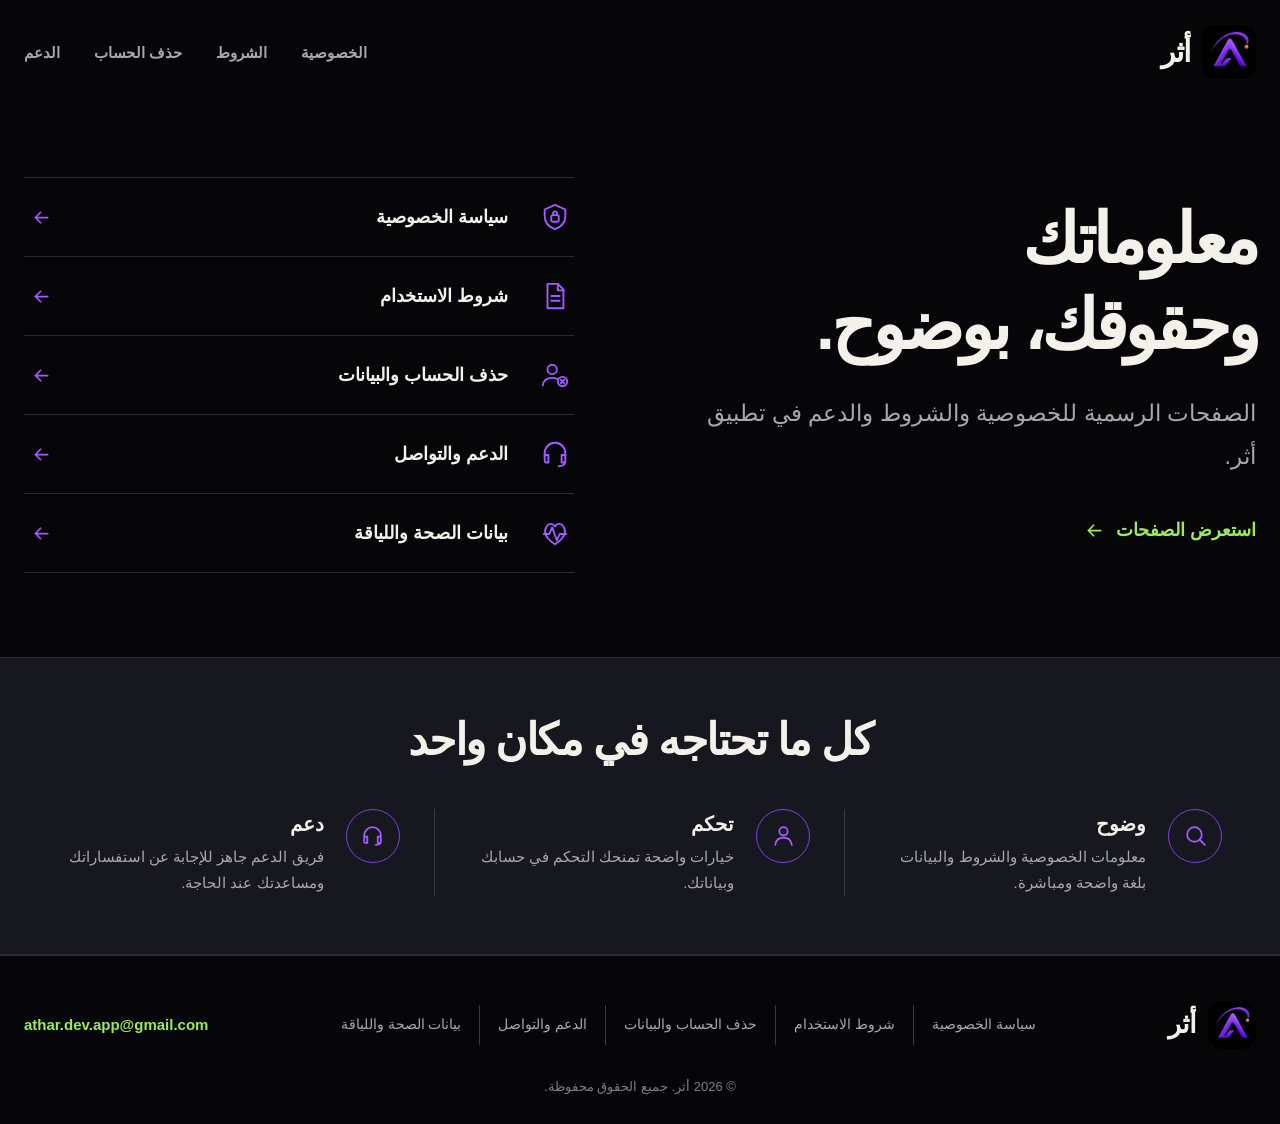
==== commit 5ba925f7: "Fix legal pages, support contact, and subscription terms" ====
--- a/index.html
+++ b/index.html
@@ -1,346 +1,252 @@
-<!DOCTYPE html>
-<html lang="ar" dir="rtl" data-lang="ar"
-      data-title-ar="أثر — مدرّبك الذكي للياقة والتغذية"
-      data-title-en="Athar — Your AI Coach for Fitness & Nutrition">
-<head>
-  <meta charset="UTF-8" />
-  <meta name="viewport" content="width=device-width, initial-scale=1.0" />
-  <title>أثر — مدرّبك الذكي للياقة والتغذية</title>
-  <meta name="description" content="أثر: صوّر وجبتك، تابع تمارينك وخطواتك وصيامك، واحصل على خطة من مدرّب ذكي — بخصوصية كاملة." />
-  <meta name="theme-color" content="#070510" />
-  <link rel="icon" type="image/png" href="logo.png" />
-  <link rel="apple-touch-icon" href="logo.png" />
-  <meta property="og:title" content="أثر — Athar" />
-  <meta property="og:description" content="مدرّبك الذكي للياقة والتغذية." />
-  <meta property="og:image" content="logo.png" />
-  <meta property="og:type" content="website" />
-  <link rel="preconnect" href="https://fonts.googleapis.com" />
-  <link rel="preconnect" href="https://fonts.gstatic.com" crossorigin />
-  <link href="https://fonts.googleapis.com/css2?family=Tajawal:wght@400;500;700;800&family=Space+Grotesk:wght@400;500;600;700&display=swap" rel="stylesheet" />
-  <link rel="stylesheet" href="styles.css" />
-</head>
-<body>
-
-  <!-- ============ NAV ============ -->
-  <header class="nav">
-    <div class="container nav-inner">
-      <a href="index.html" class="brand" aria-label="Athar">
-        <img class="logo" src="logo.png" alt="Athar" width="40" height="40" />
-        <span class="wordmark"><b data-only="ar">أثر</b><b data-only="en">Athar</b></span>
-      </a>
-
-      <nav class="nav-links" aria-label="primary">
-        <a href="index.html#features"><span data-only="ar">الميزات</span><span data-only="en">Features</span></a>
-        <a href="index.html#how"><span data-only="ar">كيف يعمل</span><span data-only="en">How it works</span></a>
-        <a href="privacy.html"><span data-only="ar">الخصوصية</span><span data-only="en">Privacy</span></a>
-        <a href="terms.html"><span data-only="ar">الاستخدام</span><span data-only="en">Terms</span></a>
-        <a href="guidelines.html"><span data-only="ar">الإرشادات</span><span data-only="en">Guidelines</span></a>
-        <a href="support.html"><span data-only="ar">الدعم</span><span data-only="en">Support</span></a>
-      </nav>
-
-      <div class="nav-actions">
-        <button class="lang-toggle" data-lang-toggle>EN</button>
-        <a href="support.html" class="btn btn-primary btn-sm">
-          <span class="nav-cta-text" data-only="ar">تواصل معنا</span>
-          <span class="nav-cta-text" data-only="en">Contact</span>
+<!doctype html>
+<html lang="ar" dir="rtl">
+  <head>
+    <meta charset="utf-8" />
+    <meta name="viewport" content="width=device-width, initial-scale=1" />
+    <meta name="theme-color" content="#060608" />
+    <meta name="color-scheme" content="dark" />
+    <meta name="robots" content="index,follow" />
+    <meta
+      name="description"
+      content="الموقع الرسمي لصفحات الخصوصية وشروط الاستخدام وحذف الحساب والدعم وبيانات الصحة في تطبيق أثر."
+    />
+    <link rel="canonical" href="https://husm2018-sketch.github.io/athar-website/" />
+    <link rel="icon" type="image/png" href="./logo.png" />
+    <link rel="apple-touch-icon" href="./logo.png" />
+    <link rel="stylesheet" href="./styles.css" />
+    <meta property="og:locale" content="ar_SA" />
+    <meta property="og:type" content="website" />
+    <meta property="og:site_name" content="أثر — Athar" />
+    <meta property="og:title" content="أثر | الخصوصية والحقوق والدعم" />
+    <meta
+      property="og:description"
+      content="الصفحات الرسمية للخصوصية والشروط وحذف الحساب والدعم في تطبيق أثر."
+    />
+    <meta property="og:url" content="https://husm2018-sketch.github.io/athar-website/" />
+    <meta property="og:image" content="https://husm2018-sketch.github.io/athar-website/logo.png" />
+    <title>أثر | الخصوصية والحقوق والدعم</title>
+  </head>
+  <body>
+    <a class="skip-link" href="#main-content">تجاوز إلى المحتوى</a>
+
+    <header class="site-header">
+      <div class="container nav-shell">
+        <a class="brand" href="./" aria-label="أثر — الصفحة الرئيسية">
+          <img
+            class="brand-logo"
+            src="./logo.png"
+            width="54"
+            height="54"
+            alt=""
+          />
+          <span class="brand-name">أثر</span>
         </a>
-        <button class="nav-burger" aria-label="menu"><span></span><span></span><span></span></button>
+
+        <nav
+          class="site-nav"
+          id="site-navigation"
+          aria-label="التنقل الرئيسي"
+          data-site-nav
+          data-open="false"
+        >
+          <a href="./privacy-policy/">الخصوصية</a>
+          <a href="./terms-of-service/">الشروط</a>
+          <a href="./delete-account/">حذف الحساب</a>
+          <a href="./support/">الدعم</a>
+        </nav>
+
+        <button
+          class="menu-button"
+          type="button"
+          aria-label="فتح قائمة التنقل"
+          aria-controls="site-navigation"
+          aria-expanded="false"
+          data-menu-button
+        >
+          <svg viewBox="0 0 24 24" aria-hidden="true">
+            <path
+              d="M4 6h16M4 12h16M4 18h16"
+              fill="none"
+              stroke="currentColor"
+              stroke-width="2"
+              stroke-linecap="round"
+            />
+          </svg>
+        </button>
       </div>
-    </div>
-  </header>
-
-  <!-- ============ HERO ============ -->
-  <section class="hero">
-    <div class="container hero-grid">
-      <div class="hero-copy">
-        <span class="eyebrow reveal"><span class="dot"></span>
-          <span data-only="ar">لياقة وتغذية بذكاء</span>
-          <span data-only="en">Smart fitness &amp; nutrition</span>
-        </span>
-        <h1 class="reveal d1">
-          <span data-only="ar">تأكل أفضل.<br><span class="grad">تتقدّم أسرع.</span></span>
-          <span data-only="en">Eat better.<br><span class="grad">Progress faster.</span></span>
-        </h1>
-        <p class="lead reveal d2">
-          <span data-only="ar">صوّر وجبتك ليحسب سعراتها، تابع تمارينك وخطواتك وصيامك، واحصل على خطة من مدرّبك الذكي.</span>
-          <span data-only="en">Snap a meal for its calories, track workouts, steps and fasting, and get a plan from your AI coach.</span>
-        </p>
-        <div class="hero-cta reveal d3">
-          <a href="support.html" class="btn btn-primary"><span data-only="ar">ابدأ الآن</span><span data-only="en">Get started</span></a>
-          <a href="index.html#features" class="btn btn-ghost"><span data-only="ar">الميزات</span><span data-only="en">Features</span></a>
-        </div>
-
-        <div class="hero-stats reveal d4">
-          <div class="stat">
-            <div class="num"><span data-count="8" data-suffix="+">8+</span></div>
-            <div class="lbl"><span data-only="ar">ميزات</span><span data-only="en">features</span></div>
+    </header>
+
+    <main id="main-content">
+      <section class="container hero" aria-labelledby="home-title">
+        <div class="hero-copy">
+          <h1 id="home-title">معلوماتك وحقوقك، بوضوح.</h1>
+          <p class="hero-lead">
+            الصفحات الرسمية للخصوصية والشروط والدعم في تطبيق أثر.
+          </p>
+          <a class="text-action" href="#official-pages">
+            <span>استعرض الصفحات</span>
+            <svg viewBox="0 0 24 24" aria-hidden="true">
+              <path
+                d="M19 12H5m6-6-6 6 6 6"
+                fill="none"
+                stroke="currentColor"
+                stroke-width="2"
+                stroke-linecap="round"
+                stroke-linejoin="round"
+              />
+            </svg>
+          </a>
+        </div>
+
+        <ul class="route-index" id="official-pages" aria-label="الصفحات الرسمية">
+          <li>
+            <a class="route-link" href="./privacy-policy/">
+              <span class="route-icon" aria-hidden="true">
+                <svg viewBox="0 0 32 32">
+                  <path
+                    d="M16 3 27 8v7c0 7.1-4.5 11.7-11 14-6.5-2.3-11-6.9-11-14V8l11-5Z"
+                    fill="none"
+                    stroke="currentColor"
+                    stroke-width="2"
+                    stroke-linejoin="round"
+                  />
+                  <rect x="12" y="14" width="8" height="7" rx="1.5" fill="none" stroke="currentColor" stroke-width="2" />
+                  <path d="M14 14v-2a2 2 0 0 1 4 0v2" fill="none" stroke="currentColor" stroke-width="2" stroke-linecap="round" />
+                </svg>
+              </span>
+              <span class="route-label">سياسة الخصوصية</span>
+              <svg class="route-arrow" viewBox="0 0 24 24" aria-hidden="true">
+                <path d="M19 12H5m6-6-6 6 6 6" fill="none" stroke="currentColor" stroke-width="2" stroke-linecap="round" stroke-linejoin="round" />
+              </svg>
+            </a>
+          </li>
+          <li>
+            <a class="route-link" href="./terms-of-service/">
+              <span class="route-icon" aria-hidden="true">
+                <svg viewBox="0 0 32 32">
+                  <path d="M8 3h11l6 6v20H8V3Z" fill="none" stroke="currentColor" stroke-width="2" stroke-linejoin="round" />
+                  <path d="M19 3v7h6M12 16h9M12 21h9" fill="none" stroke="currentColor" stroke-width="2" stroke-linecap="round" />
+                </svg>
+              </span>
+              <span class="route-label">شروط الاستخدام</span>
+              <svg class="route-arrow" viewBox="0 0 24 24" aria-hidden="true">
+                <path d="M19 12H5m6-6-6 6 6 6" fill="none" stroke="currentColor" stroke-width="2" stroke-linecap="round" stroke-linejoin="round" />
+              </svg>
+            </a>
+          </li>
+          <li>
+            <a class="route-link" href="./delete-account/">
+              <span class="route-icon" aria-hidden="true">
+                <svg viewBox="0 0 32 32">
+                  <circle cx="13" cy="10" r="5" fill="none" stroke="currentColor" stroke-width="2" />
+                  <path d="M3 27c.7-5.4 4.2-8 10-8 2.1 0 3.9.3 5.3 1" fill="none" stroke="currentColor" stroke-width="2" stroke-linecap="round" />
+                  <circle cx="24" cy="23" r="5" fill="none" stroke="currentColor" stroke-width="2" />
+                  <path d="m22 21 4 4m0-4-4 4" fill="none" stroke="currentColor" stroke-width="2" stroke-linecap="round" />
+                </svg>
+              </span>
+              <span class="route-label">حذف الحساب والبيانات</span>
+              <svg class="route-arrow" viewBox="0 0 24 24" aria-hidden="true">
+                <path d="M19 12H5m6-6-6 6 6 6" fill="none" stroke="currentColor" stroke-width="2" stroke-linecap="round" stroke-linejoin="round" />
+              </svg>
+            </a>
+          </li>
+          <li>
+            <a class="route-link" href="./support/">
+              <span class="route-icon" aria-hidden="true">
+                <svg viewBox="0 0 32 32">
+                  <path d="M5 18v-3a11 11 0 0 1 22 0v3" fill="none" stroke="currentColor" stroke-width="2" stroke-linecap="round" />
+                  <path d="M5 17h4v8H7a2 2 0 0 1-2-2v-6Zm22 0h-4v8h2a2 2 0 0 0 2-2v-6Zm0 7c0 3-3 5-7 5" fill="none" stroke="currentColor" stroke-width="2" stroke-linecap="round" stroke-linejoin="round" />
+                </svg>
+              </span>
+              <span class="route-label">الدعم والتواصل</span>
+              <svg class="route-arrow" viewBox="0 0 24 24" aria-hidden="true">
+                <path d="M19 12H5m6-6-6 6 6 6" fill="none" stroke="currentColor" stroke-width="2" stroke-linecap="round" stroke-linejoin="round" />
+              </svg>
+            </a>
+          </li>
+          <li>
+            <a class="route-link" href="./health-data/">
+              <span class="route-icon" aria-hidden="true">
+                <svg viewBox="0 0 32 32">
+                  <path d="M4 17h6l3-7 5 14 3-7h7" fill="none" stroke="currentColor" stroke-width="2" stroke-linecap="round" stroke-linejoin="round" />
+                  <path d="M16 28C5 21 4 14 7 9c2.3-3.8 7-3.5 9 .1 2-3.6 6.7-3.9 9-.1 3 5 2 12-9 19Z" fill="none" stroke="currentColor" stroke-width="2" stroke-linejoin="round" />
+                </svg>
+              </span>
+              <span class="route-label">بيانات الصحة واللياقة</span>
+              <svg class="route-arrow" viewBox="0 0 24 24" aria-hidden="true">
+                <path d="M19 12H5m6-6-6 6 6 6" fill="none" stroke="currentColor" stroke-width="2" stroke-linecap="round" stroke-linejoin="round" />
+              </svg>
+            </a>
+          </li>
+        </ul>
+      </section>
+
+      <section class="value-band" aria-labelledby="value-title">
+        <div class="container">
+          <h2 class="section-title" id="value-title">كل ما تحتاجه في مكان واحد</h2>
+          <div class="value-list">
+            <article class="value-item">
+              <span class="value-icon" aria-hidden="true">
+                <svg viewBox="0 0 24 24">
+                  <circle cx="11" cy="11" r="7" fill="none" stroke="currentColor" stroke-width="1.7" />
+                  <path d="m16 16 5 5" fill="none" stroke="currentColor" stroke-width="1.7" stroke-linecap="round" />
+                </svg>
+              </span>
+              <div>
+                <h2>وضوح</h2>
+                <p>معلومات الخصوصية والشروط والبيانات بلغة واضحة ومباشرة.</p>
+              </div>
+            </article>
+            <article class="value-item">
+              <span class="value-icon" aria-hidden="true">
+                <svg viewBox="0 0 24 24">
+                  <circle cx="12" cy="8" r="4" fill="none" stroke="currentColor" stroke-width="1.7" />
+                  <path d="M4 21c.7-5 3.4-7 8-7s7.3 2 8 7" fill="none" stroke="currentColor" stroke-width="1.7" stroke-linecap="round" />
+                </svg>
+              </span>
+              <div>
+                <h2>تحكم</h2>
+                <p>خيارات واضحة تمنحك التحكم في حسابك وبياناتك.</p>
+              </div>
+            </article>
+            <article class="value-item">
+              <span class="value-icon" aria-hidden="true">
+                <svg viewBox="0 0 24 24">
+                  <path d="M4 14v-2a8 8 0 0 1 16 0v2M4 13h3v6H5a1 1 0 0 1-1-1v-5Zm16 0h-3v6h2a1 1 0 0 0 1-1v-5Zm0 5c0 2-2 3-5 3" fill="none" stroke="currentColor" stroke-width="1.7" stroke-linecap="round" stroke-linejoin="round" />
+                </svg>
+              </span>
+              <div>
+                <h2>دعم</h2>
+                <p>فريق الدعم جاهز للإجابة عن استفساراتك ومساعدتك عند الحاجة.</p>
+              </div>
+            </article>
           </div>
-          <div class="stat">
-            <div class="num"><span data-count="2">2</span></div>
-            <div class="lbl"><span data-only="ar">عربي وإنجليزي</span><span data-only="en">languages</span></div>
-          </div>
-          <div class="stat">
-            <div class="num"><span data-count="100" data-suffix="%">100%</span></div>
-            <div class="lbl"><span data-only="ar">خصوصيتك بيدك</span><span data-only="en">your privacy</span></div>
-          </div>
+        </div>
+      </section>
+    </main>
+
+    <footer class="site-footer">
+      <div class="container">
+        <div class="footer-top">
+          <a class="brand footer-brand" href="./" aria-label="أثر — الصفحة الرئيسية">
+            <img class="brand-logo" src="./logo.png" width="48" height="48" alt="" />
+            <span class="brand-name">أثر</span>
+          </a>
+          <nav class="footer-links" aria-label="روابط التذييل">
+            <a href="./privacy-policy/">سياسة الخصوصية</a>
+            <a href="./terms-of-service/">شروط الاستخدام</a>
+            <a href="./delete-account/">حذف الحساب والبيانات</a>
+            <a href="./support/">الدعم والتواصل</a>
+            <a href="./health-data/">بيانات الصحة واللياقة</a>
+          </nav>
+          <a class="footer-email" href="mailto:athar.dev.app@gmail.com" data-support-email>athar.dev.app@gmail.com</a>
+        </div>
+        <div class="footer-bottom">
+          © <span data-current-year>2026</span> أثر. جميع الحقوق محفوظة.
         </div>
       </div>
-
-      <div class="hero-visual reveal d2">
-        <div class="glow-orb"></div>
-        <div class="chip-float chip-1"><span class="ic">📷</span><span data-only="ar">تم تحليل الوجبة</span><span data-only="en">Meal analyzed</span></div>
-        <div class="chip-float chip-2"><span class="ic">👟</span><span data-only="ar">8,420 خطوة</span><span data-only="en">8,420 steps</span></div>
-        <div class="chip-float chip-3"><span class="ic">🔥</span><span data-only="ar">على المسار</span><span data-only="en">On track</span></div>
-
-        <div class="phone">
-          <div class="phone-notch"></div>
-          <div class="phone-screen">
-            <div class="scr-greet">
-              <span data-only="ar">أهلاً 👋</span><span data-only="en">Hello 👋</span>
-              <b data-only="ar">أنا أثر، مدربك</b><b data-only="en">I'm Athar, your coach</b>
-            </div>
-            <div class="ring-wrap">
-              <svg class="cal-ring" viewBox="0 0 120 120">
-                <defs>
-                  <linearGradient id="ring" x1="0" y1="0" x2="1" y2="1">
-                    <stop offset="0" stop-color="#C9B2FF"/><stop offset="1" stop-color="#7C3AED"/>
-                  </linearGradient>
-                </defs>
-                <circle cx="60" cy="60" r="50" fill="none" stroke="rgba(255,255,255,.08)" stroke-width="10"/>
-                <circle cx="60" cy="60" r="50" fill="none" stroke="url(#ring)" stroke-width="10" stroke-linecap="round" stroke-dasharray="314" stroke-dashoffset="86" transform="rotate(-90 60 60)"/>
-                <text x="60" y="56" text-anchor="middle" fill="#F3F1FA" font-size="20" font-weight="700" font-family="Space Grotesk">1,540</text>
-                <text x="60" y="74" text-anchor="middle" fill="#ABA6C0" font-size="9" font-family="Space Grotesk">kcal left</text>
-              </svg>
-            </div>
-            <div class="scr-cards">
-              <div class="scr-card"><div class="k" data-only="ar">بروتين</div><div class="k" data-only="en">Protein</div><div class="v">96g</div><div class="bar"><i style="width:72%;background:var(--violet)"></i></div></div>
-              <div class="scr-card"><div class="k" data-only="ar">كارب</div><div class="k" data-only="en">Carbs</div><div class="v">180g</div><div class="bar"><i style="width:60%;background:var(--gold)"></i></div></div>
-              <div class="scr-card"><div class="k" data-only="ar">دهون</div><div class="k" data-only="en">Fat</div><div class="v">52g</div><div class="bar"><i style="width:48%;background:var(--green,#86D74C)"></i></div></div>
-              <div class="scr-card"><div class="k" data-only="ar">صيام</div><div class="k" data-only="en">Fasting</div><div class="v">14:32</div><div class="bar"><i style="width:84%;background:var(--violet-3)"></i></div></div>
-            </div>
-          </div>
-        </div>
-      </div>
-    </div>
-
-    <div class="container">
-      <div class="marquee">
-        <div class="marquee-track">
-          <span data-only="ar">مسح الوجبات</span><span data-only="en">Meal scanning</span>
-          <span data-only="ar">مدرّب ذكي</span><span data-only="en">AI coach</span>
-          <span data-only="ar">تتبع التمارين</span><span data-only="en">Workout tracking</span>
-          <span data-only="ar">الصيام المتقطع</span><span data-only="en">Fasting</span>
-          <span data-only="ar">خطوات Apple Health</span><span data-only="en">Apple Health steps</span>
-          <span data-only="ar">الباركود</span><span data-only="en">Barcode</span>
-          <span data-only="ar">مسح الوجبات</span><span data-only="en">Meal scanning</span>
-          <span data-only="ar">مدرّب ذكي</span><span data-only="en">AI coach</span>
-          <span data-only="ar">تتبع التمارين</span><span data-only="en">Workout tracking</span>
-          <span data-only="ar">الصيام المتقطع</span><span data-only="en">Fasting</span>
-          <span data-only="ar">خطوات Apple Health</span><span data-only="en">Apple Health steps</span>
-          <span data-only="ar">الباركود</span><span data-only="en">Barcode</span>
-        </div>
-      </div>
-    </div>
-  </section>
-
-  <!-- ============ FEATURES ============ -->
-  <section class="section" id="features">
-    <div class="container">
-      <div class="section-head reveal">
-        <div class="kicker"><span data-only="ar">الميزات</span><span data-only="en">Features</span></div>
-        <h2><span data-only="ar">كل ما تحتاجه في مكان واحد</span><span data-only="en">Everything in one place</span></h2>
-      </div>
-
-      <div class="features">
-        <div class="feature span-2 reveal">
-          <div class="ficon">📷</div>
-          <h3><span data-only="ar">صوّر وجبتك</span><span data-only="en">Snap your meal</span></h3>
-          <p><span data-only="ar">صورة واحدة تكفي ليتعرّف أثر على مكوّناتها ويحسب السعرات والماكروز. الباركود يُقرأ على جهازك.</span>
-             <span data-only="en">One photo and Athar identifies the components and calculates calories and macros. Barcodes are read on your device.</span></p>
-        </div>
-        <div class="feature reveal d1">
-          <div class="ficon">💬</div>
-          <h3><span data-only="ar">مدرّبك الذكي</span><span data-only="en">Your AI coach</span></h3>
-          <p><span data-only="ar">يبني خطط تمارين وتغذية ويتذكّر تفضيلاتك.</span>
-             <span data-only="en">Builds workout &amp; nutrition plans and remembers your preferences.</span></p>
-        </div>
-        <div class="feature reveal d2">
-          <div class="ficon green">🏋️</div>
-          <h3><span data-only="ar">تتبع التمارين</span><span data-only="en">Workout tracking</span></h3>
-          <p><span data-only="ar">سجّل تمارينك وتابع تقدّمك بسهولة.</span>
-             <span data-only="en">Log workouts and follow your progress with ease.</span></p>
-        </div>
-        <div class="feature reveal">
-          <div class="ficon gold">⏳</div>
-          <h3><span data-only="ar">الصيام المتقطع</span><span data-only="en">Intermittent fasting</span></h3>
-          <p><span data-only="ar">تابع نافذة صيامك مع تنبيهات لطيفة.</span>
-             <span data-only="en">Track your fasting window with gentle reminders.</span></p>
-        </div>
-        <div class="feature reveal d1">
-          <div class="ficon sky">👟</div>
-          <h3><span data-only="ar">خطوات Apple Health</span><span data-only="en">Apple Health steps</span></h3>
-          <p><span data-only="ar">نقرأ خطواتك فقط — لا نبض ولا نوم ولا كتابة.</span>
-             <span data-only="en">We read steps only — no heart rate, no sleep, no writing.</span></p>
-        </div>
-        <div class="feature reveal d2">
-          <div class="ficon rose">📊</div>
-          <h3><span data-only="ar">تغذية وماكروز</span><span data-only="en">Nutrition &amp; macros</span></h3>
-          <p><span data-only="ar">تابع الماكروز والوزن وامسح الباركود.</span>
-             <span data-only="en">Track macros and weight, and scan barcodes.</span></p>
-        </div>
-      </div>
-    </div>
-  </section>
-
-  <!-- ============ HOW IT WORKS ============ -->
-  <section class="section" id="how" style="padding-top:0">
-    <div class="container">
-      <div class="section-head reveal">
-        <div class="kicker"><span data-only="ar">كيف يعمل</span><span data-only="en">How it works</span></div>
-        <h2><span data-only="ar">ثلاث خطوات</span><span data-only="en">Three steps</span></h2>
-      </div>
-      <div class="steps">
-        <div class="step reveal d1">
-          <div class="n">01</div>
-          <h3><span data-only="ar">حدّد هدفك</span><span data-only="en">Set your goal</span></h3>
-          <p><span data-only="ar">نحسب سعراتك وماكروزك اليومية.</span><span data-only="en">We calculate your daily calories and macros.</span></p>
-        </div>
-        <div class="step reveal d2">
-          <div class="n">02</div>
-          <h3><span data-only="ar">سجّل يومك</span><span data-only="en">Log your day</span></h3>
-          <p><span data-only="ar">صوّر وجباتك وسجّل تمارينك وخطواتك.</span><span data-only="en">Snap meals, log workouts and steps.</span></p>
-        </div>
-        <div class="step reveal d3">
-          <div class="n">03</div>
-          <h3><span data-only="ar">تقدّم بثبات</span><span data-only="en">Progress steadily</span></h3>
-          <p><span data-only="ar">راقب تقدّمك أسبوعًا بعد أسبوع.</span><span data-only="en">Watch your progress week after week.</span></p>
-        </div>
-      </div>
-    </div>
-  </section>
-
-  <!-- ============ PRIVACY BAND ============ -->
-  <section class="section" id="privacy-band" style="padding-top:0">
-    <div class="container">
-      <div class="privacy-band reveal">
-        <div class="section-head" style="margin-bottom:0;text-align:start;max-width:560px">
-          <div class="kicker"><span data-only="ar">الخصوصية أولاً</span><span data-only="en">Privacy first</span></div>
-          <h2><span data-only="ar">بياناتك لك وحدك</span><span data-only="en">Your data stays yours</span></h2>
-          <p><span data-only="ar">نطلب أقل قدر من البيانات ولا نبيعها أبدًا.</span>
-             <span data-only="en">We ask for the least data and never sell it.</span></p>
-        </div>
-
-        <div class="privacy-grid">
-          <div class="pcard reveal d1">
-            <div class="pic">🔒</div>
-            <div><h4><span data-only="ar">مشفّر أثناء النقل</span><span data-only="en">Encrypted in transit</span></h4>
-              <p><span data-only="ar">بياناتك مؤمّنة بينك وبين خوادمنا.</span><span data-only="en">Secured between you and our servers.</span></p></div>
-          </div>
-          <div class="pcard reveal d2">
-            <div class="pic">📷</div>
-            <div><h4><span data-only="ar">الكاميرا بإذنك</span><span data-only="en">Camera with consent</span></h4>
-              <p><span data-only="ar">الصور تُحلَّل بعد تأكيدك فقط.</span><span data-only="en">Images are analyzed only after you confirm.</span></p></div>
-          </div>
-          <div class="pcard reveal d1">
-            <div class="pic">❤️</div>
-            <div><h4><span data-only="ar">خطوات فقط</span><span data-only="en">Steps only</span></h4>
-              <p><span data-only="ar">نقرأ خطواتك ولا نكتب لـ Apple Health.</span><span data-only="en">We read steps and never write to Apple Health.</span></p></div>
-          </div>
-          <div class="pcard reveal d2">
-            <div class="pic">🗑️</div>
-            <div><h4><span data-only="ar">احذف حسابك</span><span data-only="en">Delete anytime</span></h4>
-              <p><span data-only="ar">حذف الحساب يمسح كل بياناتك نهائيًا.</span><span data-only="en">Deleting your account erases everything for good.</span></p></div>
-          </div>
-        </div>
-
-        <div style="margin-top:28px">
-          <a href="privacy.html" class="btn btn-ghost"><span data-only="ar">سياسة الخصوصية</span><span data-only="en">Privacy Policy</span></a>
-        </div>
-      </div>
-    </div>
-  </section>
-
-  <!-- ============ FAQ ============ -->
-  <section class="section" style="padding-top:0">
-    <div class="container">
-      <div class="section-head reveal">
-        <div class="kicker"><span data-only="ar">أسئلة شائعة</span><span data-only="en">FAQ</span></div>
-        <h2><span data-only="ar">أسئلة متكررة</span><span data-only="en">Common questions</span></h2>
-      </div>
-      <div class="faq">
-        <details class="qa reveal" open>
-          <summary><span><span data-only="ar">هل تحليل الوجبة دقيق؟</span><span data-only="en">Is meal analysis accurate?</span></span><span class="pm">+</span></summary>
-          <div class="ans"><span data-only="ar">يقدّم أثر تقديرًا ذكيًا، ويمكنك تعديل المكوّنات والكميات يدويًا في أي وقت.</span>
-            <span data-only="en">Athar gives a smart estimate, and you can adjust components and portions manually anytime.</span></div>
-        </details>
-        <details class="qa reveal">
-          <summary><span><span data-only="ar">ماذا يقرأ من Apple Health؟</span><span data-only="en">What does it read from Apple Health?</span></span><span class="pm">+</span></summary>
-          <div class="ans"><span data-only="ar">عدد الخطوات فقط، بعد إذنك. لا نبض ولا نوم ولا كتابة.</span>
-            <span data-only="en">The step count only, after your permission. No heart rate, sleep, or writing.</span></div>
-        </details>
-        <details class="qa reveal">
-          <summary><span><span data-only="ar">كيف أحذف حسابي؟</span><span data-only="en">How do I delete my account?</span></span><span class="pm">+</span></summary>
-          <div class="ans"><span data-only="ar">من التطبيق: الإعدادات ← حذف الحساب. تُمسح كل بياناتك نهائيًا.</span>
-            <span data-only="en">In the app: Settings → Delete account. All your data is permanently erased.</span></div>
-        </details>
-        <details class="qa reveal">
-          <summary><span><span data-only="ar">هل تبيعون بياناتي؟</span><span data-only="en">Do you sell my data?</span></span><span class="pm">+</span></summary>
-          <div class="ans"><span data-only="ar">لا. لا نبيع بياناتك ولا نشاركها للإعلانات.</span>
-            <span data-only="en">No. We never sell your data or share it for ads.</span></div>
-        </details>
-      </div>
-    </div>
-  </section>
-
-  <!-- ============ CTA ============ -->
-  <section class="section" style="padding-top:0">
-    <div class="container">
-      <div class="cta-band reveal">
-        <h2><span data-only="ar">ابدأ مع أثر</span><span data-only="en">Start with Athar</span></h2>
-        <p><span data-only="ar">مدرّب ذكي في جيبك، يساعدك تأكل أفضل وتتمرّن أذكى.</span>
-           <span data-only="en">A smart coach in your pocket to help you eat better and train smarter.</span></p>
-        <div class="cta-actions">
-          <a href="support.html" class="btn btn-primary"><span data-only="ar">تواصل معنا</span><span data-only="en">Contact us</span></a>
-          <a href="privacy.html" class="btn btn-ghost"><span data-only="ar">الخصوصية</span><span data-only="en">Privacy</span></a>
-        </div>
-      </div>
-    </div>
-  </section>
-
-  <!-- ============ FOOTER ============ -->
-  <footer class="footer">
-    <div class="container">
-      <div class="footer-grid">
-        <div>
-          <a href="index.html" class="brand">
-            <img class="logo" src="logo.png" alt="Athar" width="40" height="40" />
-            <span class="wordmark"><b data-only="ar">أثر</b><b data-only="en">Athar</b></span>
-          </a>
-          <p class="footer-about">
-            <span data-only="ar">مدرّبك الذكي للياقة والتغذية.</span>
-            <span data-only="en">Your AI coach for fitness &amp; nutrition.</span>
-          </p>
-        </div>
-        <div class="footer-col">
-          <h5><span data-only="ar">التطبيق</span><span data-only="en">App</span></h5>
-          <a href="index.html#features"><span data-only="ar">الميزات</span><span data-only="en">Features</span></a>
-          <a href="index.html#how"><span data-only="ar">كيف يعمل</span><span data-only="en">How it works</span></a>
-          <a href="guidelines.html"><span data-only="ar">الإرشادات</span><span data-only="en">Guidelines</span></a>
-        </div>
-        <div class="footer-col">
-          <h5><span data-only="ar">القانوني والدعم</span><span data-only="en">Legal &amp; Support</span></h5>
-          <a href="privacy.html"><span data-only="ar">سياسة الخصوصية</span><span data-only="en">Privacy Policy</span></a>
-          <a href="terms.html"><span data-only="ar">شروط الاستخدام</span><span data-only="en">Terms of Use</span></a>
-          <a href="support.html"><span data-only="ar">الدعم والتواصل</span><span data-only="en">Support &amp; Contact</span></a>
-        </div>
-      </div>
-      <div class="footer-bottom">
-        <span>© <span data-year></span> <span data-only="ar">أثر. جميع الحقوق محفوظة.</span><span data-only="en">Athar. All rights reserved.</span></span>
-        <span data-only="ar">صُنع بعناية 🤍</span><span data-only="en">Made with care 🤍</span>
-      </div>
-    </div>
-  </footer>
-
-  <script src="script.js"></script>
-</body>
+    </footer>
+
+    <script src="./script.js"></script>
+  </body>
 </html>
--- a/styles.css
+++ b/styles.css
@@ -1,344 +1,1343 @@
-/* ===========================================================
-   Athar — أثر  |  site theme
-   Violet (logo "A") + gold spark (logo dot) on deep night
-   =========================================================== */
-
 :root {
-  /* surfaces */
-  --bg:        #070510;
-  --bg-2:      #0B0817;
-  --bg-3:      #110B22;
-  --surface:   rgba(255, 255, 255, 0.04);
-  --surface-2: rgba(255, 255, 255, 0.065);
-  --border:    rgba(255, 255, 255, 0.09);
-  --border-2:  rgba(167, 139, 250, 0.30);
-
-  /* brand — violet from the logo "A" */
-  --violet:   #B79CFF;
-  --violet-2: #8B5CF6;
-  --violet-3: #6D28D9;
-  --violet-4: #4C1D95;
-
-  /* spark — gold from the logo dot */
-  --gold:   #F5A623;
-  --gold-2: #FFC368;
-
-  /* text */
-  --ink:    #F3F1FA;
-  --muted:  #ABA6C0;
-  --muted-2:#6E6885;
-
-  /* gradients */
-  --grad-brand: linear-gradient(135deg, #D7C6FF 0%, #A98BFF 36%, #7C3AED 72%, #6D28D9 100%);
-  --grad-gold:  linear-gradient(135deg, #FFE0A6, #F5A623);
-  --grad-aurora:
-    radial-gradient(55% 55% at 18% 8%, rgba(139,92,246,0.22) 0%, transparent 60%),
-    radial-gradient(45% 45% at 88% 2%, rgba(167,139,250,0.16) 0%, transparent 55%),
-    radial-gradient(50% 55% at 78% 92%, rgba(245,166,35,0.10) 0%, transparent 60%),
-    radial-gradient(40% 40% at 8% 80%, rgba(109,40,217,0.14) 0%, transparent 60%);
-
-  /* shape */
-  --radius:    20px;
-  --radius-sm: 14px;
-  --radius-lg: 30px;
-  --maxw: 1160px;
-
-  --shadow:      0 30px 80px -30px rgba(0,0,0,0.9);
-  --shadow-brand:0 18px 60px -18px rgba(124,58,237,0.55);
-
-  --ease: cubic-bezier(0.22, 1, 0.36, 1);
-
-  --font-ar: "Tajawal", "IBM Plex Sans Arabic", system-ui, sans-serif;
-  --font-en: "Space Grotesk", "Plus Jakarta Sans", system-ui, sans-serif;
-  --font: var(--font-ar);
-}
-
-html[data-lang="en"] { --font: var(--font-en); }
-
-/* language visibility toggle (no per-node JS) */
-html[data-lang="ar"] [data-only="en"] { display: none !important; }
-html[data-lang="en"] [data-only="ar"] { display: none !important; }
-
-* { box-sizing: border-box; margin: 0; padding: 0; }
-html { scroll-behavior: smooth; -webkit-text-size-adjust: 100%; }
+  color-scheme: dark;
+  --bg: #060608;
+  --bg-soft: #0a0a0e;
+  --surface: #111117;
+  --surface-raised: #171720;
+  --text: #f4f1eb;
+  --muted: #aaa6b1;
+  --subtle: #807c87;
+  --border: #2b2933;
+  --border-strong: #3d3848;
+  --violet: #a15cff;
+  --violet-deep: #7f3fe0;
+  --green: #86d74c;
+  --green-bright: #9bea5f;
+  --danger: #f17683;
+  --danger-soft: #261417;
+  --focus: #b98cff;
+  --shell: 1240px;
+  --article: 780px;
+  --radius-sm: 10px;
+  --radius-md: 16px;
+  --radius-lg: 22px;
+  --shadow-focus: 0 0 0 4px rgb(161 92 255 / 18%);
+  --font-ar: -apple-system, BlinkMacSystemFont, "SF Arabic", "Noto Sans Arabic",
+    "Segoe UI", Tahoma, Arial, sans-serif;
+}
+
+*,
+*::before,
+*::after {
+  box-sizing: border-box;
+}
+
+html {
+  scroll-behavior: smooth;
+  scroll-padding-top: 108px;
+}
 
 body {
-  font-family: var(--font);
+  margin: 0;
+  min-width: 320px;
   background: var(--bg);
-  color: var(--ink);
+  color: var(--text);
+  font-family: var(--font-ar);
+  font-size: 16px;
+  line-height: 1.8;
+  text-align: start;
+  text-rendering: optimizeLegibility;
+  -webkit-font-smoothing: antialiased;
+}
+
+body.menu-open {
+  overflow: hidden;
+}
+
+img,
+svg {
+  display: block;
+}
+
+button,
+input,
+textarea {
+  font: inherit;
+}
+
+button,
+a {
+  -webkit-tap-highlight-color: transparent;
+}
+
+a {
+  color: inherit;
+  text-decoration: none;
+}
+
+a:hover {
+  color: var(--green-bright);
+}
+
+:focus-visible {
+  outline: 2px solid var(--focus);
+  outline-offset: 4px;
+}
+
+::selection {
+  background: rgb(161 92 255 / 35%);
+  color: var(--text);
+}
+
+.container {
+  width: min(calc(100% - 48px), var(--shell));
+  margin-inline: auto;
+}
+
+.skip-link {
+  position: fixed;
+  inset-block-start: 12px;
+  inset-inline-start: 12px;
+  z-index: 100;
+  transform: translateY(-160%);
+  border-radius: var(--radius-sm);
+  background: var(--text);
+  color: var(--bg);
+  padding: 10px 16px;
+  font-weight: 800;
+}
+
+.skip-link:focus {
+  transform: translateY(0);
+}
+
+.site-header {
+  position: relative;
+  z-index: 20;
+  border-block-end: 1px solid transparent;
+  background: var(--bg);
+}
+
+.nav-shell {
+  min-height: 104px;
+  display: flex;
+  align-items: center;
+  justify-content: space-between;
+  gap: 36px;
+}
+
+.brand {
+  display: inline-flex;
+  align-items: center;
+  gap: 12px;
+  flex: none;
+  color: var(--text);
+}
+
+.brand:hover {
+  color: var(--text);
+}
+
+.brand-logo {
+  width: 54px;
+  height: 54px;
+  border-radius: 14px;
+  object-fit: cover;
+}
+
+.brand-name {
+  font-size: 30px;
+  font-weight: 800;
+  letter-spacing: -0.04em;
+}
+
+.site-nav {
+  display: flex;
+  align-items: center;
+  gap: 34px;
+  margin-inline-start: auto;
+}
+
+.site-nav a {
+  position: relative;
+  min-height: 44px;
+  display: inline-flex;
+  align-items: center;
+  color: var(--muted);
+  font-size: 15px;
+  font-weight: 700;
+  white-space: nowrap;
+}
+
+.site-nav a::after {
+  content: "";
+  position: absolute;
+  inset-inline: 0;
+  inset-block-end: 2px;
+  height: 2px;
+  transform: scaleX(0);
+  transform-origin: center;
+  background: var(--green);
+  transition: transform 150ms ease;
+}
+
+.site-nav a:hover,
+.site-nav a[aria-current="page"] {
+  color: var(--text);
+}
+
+.site-nav a:hover::after,
+.site-nav a[aria-current="page"]::after {
+  transform: scaleX(1);
+}
+
+.menu-button {
+  display: none;
+  width: 48px;
+  height: 48px;
+  align-items: center;
+  justify-content: center;
+  border: 1px solid var(--border);
+  border-radius: var(--radius-sm);
+  background: transparent;
+  color: var(--violet);
+  cursor: pointer;
+}
+
+.menu-button svg {
+  width: 25px;
+  height: 25px;
+}
+
+.hero {
+  min-height: 520px;
+  display: grid;
+  grid-template-columns: minmax(0, 1fr) minmax(0, 0.95fr);
+  align-items: center;
+  gap: clamp(56px, 8vw, 120px);
+  padding-block: 72px 84px;
+}
+
+.hero-copy {
+  max-width: 610px;
+}
+
+.hero h1,
+.page-title {
+  margin: 0;
+  color: var(--text);
+  font-size: clamp(3rem, 5.4vw, 5.15rem);
+  line-height: 1.25;
+  letter-spacing: -0.055em;
+  text-wrap: balance;
+}
+
+.hero-lead {
+  max-width: 620px;
+  margin: 24px 0 0;
+  color: var(--muted);
+  font-size: clamp(1.18rem, 2vw, 1.45rem);
+  line-height: 1.85;
+}
+
+.text-action {
+  width: fit-content;
+  min-height: 48px;
+  display: inline-flex;
+  align-items: center;
+  gap: 11px;
+  margin-block-start: 28px;
+  color: var(--green-bright);
+  font-size: 18px;
+  font-weight: 800;
+}
+
+.text-action:hover {
+  color: var(--text);
+}
+
+.text-action svg,
+.route-arrow {
+  width: 21px;
+  height: 21px;
+}
+
+.route-index {
+  margin: 0;
+  padding: 0;
+  list-style: none;
+  border-block-start: 1px solid var(--border);
+}
+
+.route-index li {
+  border-block-end: 1px solid var(--border);
+}
+
+.route-link {
+  min-height: 78px;
+  display: grid;
+  grid-template-columns: 48px minmax(0, 1fr) 28px;
+  align-items: center;
+  gap: 18px;
+  color: var(--text);
+}
+
+.route-link:hover {
+  color: var(--text);
+}
+
+.route-icon {
+  width: 38px;
+  height: 38px;
+  display: grid;
+  place-items: center;
+  color: var(--violet);
+}
+
+.route-icon svg {
+  width: 30px;
+  height: 30px;
+}
+
+.route-label {
+  font-size: 18px;
+  font-weight: 750;
+}
+
+.route-arrow {
+  color: var(--violet);
+  transition: transform 150ms ease, color 150ms ease;
+}
+
+.route-link:hover .route-arrow {
+  color: var(--green-bright);
+  transform: translateX(-4px);
+}
+
+.value-band {
+  border-block: 1px solid var(--border);
+  background: var(--surface-raised);
+  padding-block: 52px 58px;
+}
+
+.section-title {
+  margin: 0 0 38px;
+  color: var(--text);
+  font-size: clamp(2rem, 3.4vw, 2.75rem);
+  line-height: 1.4;
+  letter-spacing: -0.035em;
+  text-align: center;
+}
+
+.value-list {
+  display: grid;
+  grid-template-columns: repeat(3, minmax(0, 1fr));
+  margin: 0;
+}
+
+.value-item {
+  min-width: 0;
+  display: grid;
+  grid-template-columns: 58px minmax(0, 1fr);
+  gap: 18px;
+  padding-inline: 34px;
+}
+
+.value-item + .value-item {
+  border-inline-start: 1px solid var(--border-strong);
+}
+
+.value-icon {
+  width: 54px;
+  height: 54px;
+  display: grid;
+  place-items: center;
+  border: 1px solid var(--violet-deep);
+  border-radius: 50%;
+  color: var(--violet);
+}
+
+.value-icon svg {
+  width: 25px;
+  height: 25px;
+}
+
+.value-item h2 {
+  margin: 0 0 5px;
+  font-size: 20px;
+  line-height: 1.5;
+}
+
+.value-item p {
+  margin: 0;
+  color: var(--muted);
+  font-size: 15px;
+  line-height: 1.75;
+}
+
+.page-main {
+  border-block-start: 1px solid var(--border);
+}
+
+.page-hero {
+  padding-block: 76px 54px;
+}
+
+.page-hero-inner {
+  max-width: 880px;
+}
+
+.page-title {
+  font-size: clamp(2.65rem, 4.8vw, 4.6rem);
+}
+
+.updated {
+  margin: 14px 0 0;
+  color: var(--muted);
+  font-size: 15px;
+}
+
+.page-lead {
+  max-width: 760px;
+  margin: 22px 0 0;
+  color: var(--muted);
+  font-size: 18px;
+  line-height: 1.95;
+}
+
+.editable-token {
+  display: inline;
+  color: var(--green-bright);
+  font-weight: 750;
+}
+
+.legal-layout {
+  display: grid;
+  grid-template-columns: minmax(0, 1fr) 270px;
+  gap: clamp(58px, 8vw, 112px);
+  align-items: start;
+  padding-block: 18px 100px;
+}
+
+.legal-article {
+  grid-column: 1;
+  min-width: 0;
+  max-width: var(--article);
+}
+
+.legal-article section {
+  scroll-margin-top: 120px;
+}
+
+.legal-article section + section {
+  margin-block-start: 42px;
+  padding-block-start: 38px;
+  border-block-start: 1px solid var(--border);
+}
+
+.legal-article h2,
+.content-section h2 {
+  margin: 0 0 14px;
+  color: var(--text);
+  font-size: clamp(1.55rem, 2.2vw, 2rem);
+  line-height: 1.55;
+  letter-spacing: -0.025em;
+}
+
+.legal-article h3,
+.content-section h3 {
+  margin: 28px 0 8px;
+  color: var(--text);
+  font-size: 19px;
+}
+
+.legal-article p,
+.legal-article li,
+.content-section p,
+.content-section li {
+  color: var(--muted);
+  line-height: 1.95;
+}
+
+.legal-article p,
+.content-section p {
+  margin: 0 0 14px;
+}
+
+.legal-article ul,
+.legal-article ol,
+.content-section ul,
+.content-section ol {
+  margin: 14px 0;
+  padding-inline-start: 24px;
+}
+
+.legal-article li + li,
+.content-section li + li {
+  margin-block-start: 8px;
+}
+
+.inline-link {
+  color: var(--green-bright);
+  text-decoration: underline;
+  text-decoration-color: rgb(134 215 76 / 42%);
+  text-underline-offset: 4px;
+}
+
+.toc {
+  grid-column: 2;
+  position: sticky;
+  inset-block-start: 28px;
+  padding-inline-start: 26px;
+  border-inline-start: 1px solid var(--border-strong);
+}
+
+.toc-title {
+  margin: 0 0 14px;
+  color: var(--text);
+  font-size: 16px;
+  font-weight: 800;
+}
+
+.toc nav {
+  display: grid;
+}
+
+.toc a {
+  min-height: 44px;
+  display: flex;
+  align-items: center;
+  border-block-end: 1px solid var(--border);
+  color: var(--muted);
+  font-size: 14px;
+  font-weight: 650;
+}
+
+.toc a:hover {
+  color: var(--green-bright);
+}
+
+.toc-support {
+  margin-block-start: 28px;
+  padding: 18px;
+  border: 1px solid var(--border-strong);
+  border-radius: var(--radius-sm);
+}
+
+.toc-support strong {
+  display: block;
+  margin-block-end: 4px;
+}
+
+.toc-support p {
+  margin: 0 0 10px;
+  color: var(--muted);
+  font-size: 13px;
   line-height: 1.7;
-  overflow-x: hidden;
-  -webkit-font-smoothing: antialiased;
-  text-rendering: optimizeLegibility;
-}
-
-/* ambient background */
-body::before {
+}
+
+.notice {
+  display: grid;
+  grid-template-columns: 36px minmax(0, 1fr);
+  align-items: start;
+  gap: 14px;
+  margin-block: 28px;
+  padding: 20px;
+  border: 1px solid var(--violet-deep);
+  border-radius: var(--radius-sm);
+  background: var(--surface);
+}
+
+.notice--danger {
+  border-color: rgb(241 118 131 / 55%);
+  background: var(--danger-soft);
+}
+
+.notice-icon {
+  width: 34px;
+  height: 34px;
+  display: grid;
+  place-items: center;
+  color: var(--violet);
+}
+
+.notice--danger .notice-icon {
+  color: var(--danger);
+}
+
+.notice-icon svg {
+  width: 28px;
+  height: 28px;
+}
+
+.notice p {
+  margin: 0;
+  color: var(--text);
+}
+
+.delete-layout {
+  display: grid;
+  grid-template-columns: minmax(0, 0.95fr) minmax(0, 1.05fr);
+  gap: clamp(56px, 8vw, 96px);
+  align-items: start;
+  padding-block: 12px 100px;
+}
+
+.delete-info {
+  grid-column: 1;
+}
+
+.delete-form-wrap {
+  grid-column: 2;
+  grid-row: 1;
+}
+
+.process-list {
+  margin: 36px 0 0;
+  padding: 0;
+  list-style: none;
+}
+
+.process-item {
+  display: grid;
+  grid-template-columns: 48px minmax(0, 1fr);
+  gap: 16px;
+  padding-block: 20px;
+  border-block-end: 1px solid var(--border);
+}
+
+.process-number {
+  color: var(--violet);
+  font-size: 18px;
+  font-weight: 850;
+}
+
+.process-item h2 {
+  margin: 0 0 3px;
+  font-size: 19px;
+}
+
+.process-item p {
+  margin: 0;
+  color: var(--muted);
+  font-size: 14px;
+  line-height: 1.75;
+}
+
+.form-surface {
+  padding: clamp(24px, 4vw, 42px);
+  border: 1px solid var(--border-strong);
+  border-radius: var(--radius-md);
+  background: var(--surface);
+}
+
+.field + .field {
+  margin-block-start: 24px;
+}
+
+.field-row {
+  display: flex;
+  align-items: baseline;
+  justify-content: space-between;
+  gap: 18px;
+  margin-block-end: 9px;
+}
+
+label {
+  color: var(--text);
+  font-size: 16px;
+  font-weight: 750;
+}
+
+.required {
+  color: var(--danger);
+}
+
+.counter {
+  color: var(--subtle);
+  font-size: 13px;
+  direction: ltr;
+}
+
+input,
+textarea {
+  width: 100%;
+  border: 1px solid var(--border-strong);
+  border-radius: var(--radius-sm);
+  background: var(--bg-soft);
+  color: var(--text);
+  padding: 14px 16px;
+  transition: border-color 150ms ease, box-shadow 150ms ease;
+}
+
+input {
+  min-height: 54px;
+}
+
+textarea {
+  min-height: 142px;
+  resize: vertical;
+}
+
+input::placeholder,
+textarea::placeholder {
+  color: var(--subtle);
+}
+
+input:focus,
+textarea:focus {
+  border-color: var(--violet);
+  box-shadow: var(--shadow-focus);
+  outline: none;
+}
+
+.form-help {
+  margin: 12px 0 0;
+  color: var(--muted);
+  font-size: 13px;
+  line-height: 1.75;
+}
+
+.button {
+  min-height: 54px;
+  display: inline-flex;
+  align-items: center;
+  justify-content: center;
+  gap: 10px;
+  border: 1px solid var(--violet);
+  border-radius: var(--radius-sm);
+  padding: 12px 22px;
+  background: transparent;
+  color: var(--text);
+  font-size: 16px;
+  font-weight: 800;
+  cursor: pointer;
+  transition: background-color 150ms ease, border-color 150ms ease,
+    color 150ms ease;
+}
+
+.button:hover {
+  border-color: var(--green);
+  background: rgb(134 215 76 / 8%);
+  color: var(--green-bright);
+}
+
+.button svg {
+  width: 21px;
+  height: 21px;
+}
+
+.button--block {
+  width: 100%;
+  margin-block-start: 28px;
+}
+
+.form-divider {
+  display: flex;
+  align-items: center;
+  gap: 14px;
+  margin-block: 24px;
+  color: var(--subtle);
+  font-size: 13px;
+}
+
+.form-divider::before,
+.form-divider::after {
   content: "";
-  position: fixed; inset: 0; z-index: -2; pointer-events: none;
-  background: var(--grad-aurora);
-  animation: aurora 24s ease-in-out infinite alternate;
-}
-body::after {
-  content: "";
-  position: fixed; inset: 0; z-index: -2; pointer-events: none;
-  background:
-    radial-gradient(1px 1px at 22% 28%, rgba(255,255,255,0.5), transparent),
-    radial-gradient(1px 1px at 70% 62%, rgba(183,156,255,0.5), transparent),
-    radial-gradient(1.5px 1.5px at 42% 82%, rgba(245,166,35,0.5), transparent),
-    radial-gradient(1px 1px at 86% 22%, rgba(167,139,250,0.45), transparent),
-    radial-gradient(1px 1px at 55% 12%, rgba(255,255,255,0.3), transparent);
-  opacity: 0.55;
-  animation: drift 32s linear infinite;
-}
-@keyframes aurora { 0% { transform: translate3d(0,0,0) scale(1); } 100% { transform: translate3d(0,-3%,0) scale(1.08); } }
-@keyframes drift  { 0% { transform: translateY(0); } 100% { transform: translateY(-40px); } }
-
-a { color: inherit; text-decoration: none; }
-img, svg { display: block; max-width: 100%; }
-::selection { background: rgba(139,92,246,0.35); color: #fff; }
-
-.container { width: 100%; max-width: var(--maxw); margin-inline: auto; padding-inline: 24px; }
-
-/* ============ NAV ============ */
-.nav {
-  position: sticky; top: 0; z-index: 100;
-  backdrop-filter: blur(18px) saturate(150%);
-  -webkit-backdrop-filter: blur(18px) saturate(150%);
-  background: rgba(7, 5, 16, 0.6);
-  border-bottom: 1px solid transparent;
-  transition: border-color .4s var(--ease), background .4s var(--ease);
-}
-.nav.scrolled { border-bottom-color: var(--border); background: rgba(7, 5, 16, 0.85); }
-.nav-inner { display: flex; align-items: center; justify-content: space-between; height: 72px; gap: 18px; }
-
-.brand { display: flex; align-items: center; gap: 11px; font-weight: 700; }
-.brand .logo {
-  width: 40px; height: 40px; flex: none; border-radius: 11px;
-  box-shadow: 0 6px 20px -6px rgba(124,58,237,0.6);
-}
-.brand .wordmark { font-size: 1.35rem; letter-spacing: .3px; }
-.brand .wordmark b { background: var(--grad-brand); -webkit-background-clip: text; background-clip: text; color: transparent; }
-
-.nav-links { display: flex; align-items: center; gap: 2px; }
-.nav-links a { padding: 9px 13px; border-radius: 12px; color: var(--muted); font-size: .94rem; font-weight: 500; transition: color .25s, background .25s; }
-.nav-links a:hover { color: var(--ink); background: var(--surface); }
-
-.nav-actions { display: flex; align-items: center; gap: 10px; }
-
-.lang-toggle {
-  font-family: var(--font); cursor: pointer;
-  border: 1px solid var(--border-2); background: var(--surface); color: var(--ink);
-  padding: 8px 14px; border-radius: 999px; font-size: .85rem; font-weight: 600; letter-spacing: .3px;
-  transition: border-color .25s, background .25s, transform .25s;
-}
-.lang-toggle:hover { border-color: var(--violet); background: var(--surface-2); transform: translateY(-1px); }
-
-.btn {
-  display: inline-flex; align-items: center; justify-content: center; gap: 9px;
-  font-family: var(--font); font-weight: 600; font-size: .96rem;
-  padding: 12px 22px; border-radius: 999px; cursor: pointer; border: 1px solid transparent;
-  transition: transform .3s var(--ease), box-shadow .3s var(--ease), background .3s, border-color .3s;
-  white-space: nowrap;
-}
-.btn-primary { color: #fff; background: var(--grad-brand); box-shadow: var(--shadow-brand); }
-.btn-primary:hover { transform: translateY(-2px); box-shadow: 0 24px 70px -16px rgba(124,58,237,0.7); }
-.btn-ghost { color: var(--ink); background: var(--surface); border-color: var(--border-2); }
-.btn-ghost:hover { background: var(--surface-2); border-color: var(--violet); transform: translateY(-2px); }
-.btn-sm { padding: 9px 16px; font-size: .88rem; }
-
-.nav-burger { display: none; width: 42px; height: 42px; border-radius: 12px; border: 1px solid var(--border-2); background: var(--surface); cursor: pointer; position: relative; }
-.nav-burger span { position: absolute; left: 11px; right: 11px; height: 2px; background: var(--ink); border-radius: 2px; transition: .3s var(--ease); }
-.nav-burger span:nth-child(1) { top: 14px; }
-.nav-burger span:nth-child(2) { top: 20px; }
-.nav-burger span:nth-child(3) { top: 26px; }
-.nav-burger.open span:nth-child(1) { top: 20px; transform: rotate(45deg); }
-.nav-burger.open span:nth-child(2) { opacity: 0; }
-.nav-burger.open span:nth-child(3) { top: 20px; transform: rotate(-45deg); }
-
-/* ============ HERO ============ */
-.hero { position: relative; padding: clamp(70px, 12vw, 140px) 0 60px; overflow: hidden; }
-.hero-grid { display: grid; grid-template-columns: 1.05fr 0.95fr; gap: 50px; align-items: center; }
-.eyebrow {
-  display: inline-flex; align-items: center; gap: 9px;
-  padding: 7px 15px; border-radius: 999px; border: 1px solid var(--border-2);
-  background: var(--surface); font-size: .82rem; font-weight: 600; color: var(--violet); margin-bottom: 24px;
-}
-.eyebrow .dot { width: 7px; height: 7px; border-radius: 50%; background: var(--gold); box-shadow: 0 0 0 0 rgba(245,166,35,.6); animation: pulse 2.4s infinite; }
-@keyframes pulse { 0% { box-shadow: 0 0 0 0 rgba(245,166,35,.6); } 70% { box-shadow: 0 0 0 9px rgba(245,166,35,0); } 100% { box-shadow: 0 0 0 0 rgba(245,166,35,0); } }
-
-.hero h1 { font-size: clamp(2.5rem, 6vw, 4.2rem); line-height: 1.07; font-weight: 700; letter-spacing: -0.5px; margin-bottom: 20px; }
-.hero h1 .grad { background: var(--grad-brand); -webkit-background-clip: text; background-clip: text; color: transparent; background-size: 200% auto; animation: shimmer 6s linear infinite; }
-@keyframes shimmer { to { background-position: 200% center; } }
-
-.hero p.lead { font-size: clamp(1.05rem, 2.2vw, 1.25rem); color: var(--muted); max-width: 480px; margin-bottom: 32px; }
-.hero-cta { display: flex; flex-wrap: wrap; gap: 14px; align-items: center; }
-
-.hero-stats { display: flex; gap: 34px; margin-top: 44px; flex-wrap: wrap; }
-.stat .num { font-size: 1.9rem; font-weight: 700; background: var(--grad-brand); -webkit-background-clip: text; background-clip: text; color: transparent; }
-.stat .lbl { font-size: .86rem; color: var(--muted); }
-
-/* phone */
-.hero-visual { position: relative; display: flex; justify-content: center; }
-.glow-orb { position: absolute; width: 360px; height: 360px; border-radius: 50%; background: radial-gradient(circle, rgba(139,92,246,0.4), transparent 65%); filter: blur(20px); z-index: 0; animation: float 8s ease-in-out infinite; }
-.phone { position: relative; z-index: 1; width: 290px; border-radius: 44px; padding: 12px; background: linear-gradient(160deg, #181225, #0a0814); border: 1px solid var(--border-2); box-shadow: var(--shadow); animation: floatY 7s ease-in-out infinite; }
-.phone-screen { border-radius: 34px; overflow: hidden; background: linear-gradient(180deg, #0b0717, #07050f); aspect-ratio: 9 / 19.2; position: relative; border: 1px solid var(--border); display: flex; flex-direction: column; padding: 26px 18px; gap: 14px; }
-.phone-notch { position: absolute; top: 12px; left: 50%; transform: translateX(-50%); width: 110px; height: 26px; background: #07050f; border-radius: 0 0 16px 16px; z-index: 3; }
-.scr-greet { margin-top: 22px; font-size: .92rem; color: var(--muted); }
-.scr-greet b { color: var(--ink); font-weight: 700; display: block; font-size: 1.15rem; }
-.ring-wrap { display: flex; justify-content: center; padding: 6px 0; }
-.cal-ring { width: 120px; height: 120px; }
-.scr-cards { display: grid; grid-template-columns: 1fr 1fr; gap: 10px; }
-.scr-card { background: var(--surface-2); border: 1px solid var(--border); border-radius: 16px; padding: 12px; }
-.scr-card .v { font-weight: 700; font-size: 1.1rem; }
-.scr-card .k { font-size: .72rem; color: var(--muted); }
-.scr-card .bar { height: 5px; border-radius: 4px; margin-top: 8px; background: rgba(255,255,255,.08); overflow: hidden; }
-.scr-card .bar i { display: block; height: 100%; border-radius: 4px; }
-@keyframes float  { 0%,100% { transform: translateY(0); } 50% { transform: translateY(-18px); } }
-@keyframes floatY { 0%,100% { transform: translateY(0) rotate(-1deg); } 50% { transform: translateY(-14px) rotate(1deg); } }
-
-.chip-float {
-  position: absolute; z-index: 2; background: rgba(14,10,26,0.88); border: 1px solid var(--border-2);
-  border-radius: 14px; padding: 10px 14px; font-size: .82rem; display: flex; align-items: center; gap: 9px;
-  backdrop-filter: blur(8px); box-shadow: var(--shadow); animation: floatChip 6s ease-in-out infinite;
-}
-.chip-float .ic { font-size: 1.1rem; }
-.chip-1 { top: 16%; inset-inline-start: -8%; animation-delay: .2s; }
-.chip-2 { top: 52%; inset-inline-end: -12%; animation-delay: 1.4s; }
-.chip-3 { bottom: 9%; inset-inline-start: -4%; animation-delay: .8s; }
-@keyframes floatChip { 0%,100% { transform: translateY(0); } 50% { transform: translateY(-12px); } }
-
-/* marquee */
-.marquee { margin: 30px 0 10px; border-block: 1px solid var(--border); padding: 18px 0; -webkit-mask-image: linear-gradient(90deg, transparent, #000 12%, #000 88%, transparent); mask-image: linear-gradient(90deg, transparent, #000 12%, #000 88%, transparent); overflow: hidden; }
-.marquee-track { display: flex; gap: 48px; width: max-content; animation: scroll-x 34s linear infinite; }
-html[dir="rtl"] .marquee-track { animation-direction: reverse; }
-.marquee-track span { color: var(--muted); font-weight: 600; font-size: 1rem; display: inline-flex; align-items: center; gap: 12px; white-space: nowrap; }
-.marquee-track span::before { content: "✦"; color: var(--violet); }
-@keyframes scroll-x { to { transform: translateX(-50%); } }
-
-/* ============ SECTIONS ============ */
-section { position: relative; }
-.section { padding: clamp(70px, 10vw, 120px) 0; }
-.section-head { text-align: center; max-width: 680px; margin: 0 auto 52px; }
-.section-head .kicker { text-transform: uppercase; letter-spacing: 3px; font-size: .78rem; color: var(--violet); font-weight: 700; margin-bottom: 14px; }
-html[data-lang="ar"] .section-head .kicker { letter-spacing: 1px; }
-.section-head h2 { font-size: clamp(1.8rem, 4.4vw, 2.7rem); font-weight: 700; line-height: 1.15; letter-spacing: -0.4px; margin-bottom: 14px; }
-.section-head p { color: var(--muted); font-size: 1.05rem; }
-
-.features { display: grid; grid-template-columns: repeat(3, 1fr); gap: 20px; }
-.feature {
-  position: relative; padding: 28px; border-radius: var(--radius);
-  background: linear-gradient(180deg, var(--surface-2), var(--surface)); border: 1px solid var(--border);
-  overflow: hidden; transition: transform .4s var(--ease), border-color .4s, box-shadow .4s;
-}
-.feature::before { content: ""; position: absolute; inset: 0; background: radial-gradient(120% 80% at 50% -20%, rgba(139,92,246,0.18), transparent 60%); opacity: 0; transition: opacity .4s; }
-.feature:hover { transform: translateY(-6px); border-color: var(--border-2); box-shadow: var(--shadow); }
-.feature:hover::before { opacity: 1; }
-.feature .ficon { width: 52px; height: 52px; display: grid; place-items: center; border-radius: 15px; font-size: 1.5rem; margin-bottom: 18px; background: rgba(139,92,246,0.14); border: 1px solid rgba(139,92,246,0.3); }
-.feature h3 { font-size: 1.18rem; margin-bottom: 8px; font-weight: 700; }
-.feature p { color: var(--muted); font-size: .95rem; }
-.feature.span-2 { grid-column: span 2; }
-.feature .ficon.gold   { background: rgba(245,166,35,.13); border-color: rgba(245,166,35,.32); }
-.feature .ficon.green  { background: rgba(134,215,76,.12); border-color: rgba(134,215,76,.3); }
-.feature .ficon.sky    { background: rgba(90,169,255,.12); border-color: rgba(90,169,255,.3); }
-.feature .ficon.rose   { background: rgba(251,113,133,.12); border-color: rgba(251,113,133,.3); }
-
-.steps { display: grid; grid-template-columns: repeat(3, 1fr); gap: 20px; }
-.step { padding: 30px 26px; border-radius: var(--radius); border: 1px solid var(--border); background: var(--surface); position: relative; }
-.step .n { font-size: 2.6rem; font-weight: 700; line-height: 1; background: var(--grad-brand); -webkit-background-clip: text; background-clip: text; color: transparent; margin-bottom: 16px; }
-.step h3 { font-size: 1.15rem; margin-bottom: 8px; }
-.step p { color: var(--muted); font-size: .95rem; }
-
-.privacy-band { border-radius: var(--radius-lg); border: 1px solid var(--border); background: radial-gradient(80% 120% at 0% 0%, rgba(139,92,246,0.12), transparent 50%), linear-gradient(180deg, var(--surface-2), var(--bg-2)); padding: clamp(36px, 6vw, 60px); }
-.privacy-grid { display: grid; grid-template-columns: repeat(2, 1fr); gap: 22px; margin-top: 34px; }
-.pcard { display: flex; gap: 16px; align-items: flex-start; }
-.pcard .pic { flex: none; width: 46px; height: 46px; border-radius: 13px; display: grid; place-items: center; font-size: 1.3rem; background: rgba(139,92,246,.14); border: 1px solid rgba(139,92,246,.3); color: var(--violet); }
-.pcard h4 { font-size: 1.04rem; margin-bottom: 3px; }
-.pcard p { color: var(--muted); font-size: .93rem; }
-
-.faq { max-width: 800px; margin: 0 auto; display: grid; gap: 14px; }
-.qa { border: 1px solid var(--border); border-radius: var(--radius-sm); background: var(--surface); overflow: hidden; transition: border-color .3s; }
-.qa:hover { border-color: var(--border-2); }
-.qa summary { list-style: none; cursor: pointer; padding: 20px 24px; font-weight: 600; font-size: 1.03rem; display: flex; align-items: center; justify-content: space-between; gap: 16px; }
-.qa summary::-webkit-details-marker { display: none; }
-.qa summary .pm { flex: none; width: 26px; height: 26px; border-radius: 50%; border: 1px solid var(--border-2); display: grid; place-items: center; transition: transform .3s var(--ease), background .3s; color: var(--violet); }
-.qa[open] summary .pm { transform: rotate(45deg); background: rgba(139,92,246,.16); }
-.qa .ans { padding: 0 24px 22px; color: var(--muted); }
-
-.cta-band { text-align: center; border-radius: var(--radius-lg); padding: clamp(46px, 7vw, 78px) 28px; border: 1px solid var(--border-2); background: radial-gradient(70% 130% at 50% 0%, rgba(139,92,246,0.2), transparent 60%), linear-gradient(180deg, var(--bg-3), var(--bg-2)); position: relative; overflow: hidden; }
-.cta-band h2 { font-size: clamp(1.9rem, 4.6vw, 2.9rem); margin-bottom: 14px; }
-.cta-band p { color: var(--muted); max-width: 520px; margin: 0 auto 28px; font-size: 1.06rem; }
-.cta-actions { display: flex; gap: 14px; justify-content: center; flex-wrap: wrap; }
-
-/* ============ FOOTER ============ */
-.footer { border-top: 1px solid var(--border); padding: 58px 0 34px; margin-top: 30px; background: linear-gradient(180deg, transparent, rgba(0,0,0,0.35)); }
-.footer-grid { display: grid; grid-template-columns: 1.4fr 1fr 1fr; gap: 40px; margin-bottom: 38px; }
-.footer .brand { margin-bottom: 16px; }
-.footer-about { color: var(--muted); font-size: .94rem; max-width: 300px; }
-.footer-col h5 { font-size: .82rem; text-transform: uppercase; letter-spacing: 1.5px; color: var(--muted-2); margin-bottom: 14px; }
-.footer-col a { display: block; color: var(--muted); padding: 6px 0; font-size: .95rem; transition: color .25s, transform .25s; }
-.footer-col a:hover { color: var(--violet); transform: translateX(4px); }
-html[dir="rtl"] .footer-col a:hover { transform: translateX(-4px); }
-.footer-bottom { border-top: 1px solid var(--border); padding-top: 26px; display: flex; justify-content: space-between; align-items: center; gap: 16px; flex-wrap: wrap; color: var(--muted-2); font-size: .88rem; }
-
-/* ============ LEGAL PAGES ============ */
-.legal-hero { padding: clamp(60px, 9vw, 110px) 0 40px; text-align: center; border-bottom: 1px solid var(--border); }
-.legal-hero .eyebrow { margin-bottom: 18px; }
-.legal-hero h1 { font-size: clamp(2.1rem, 5vw, 3.2rem); margin-bottom: 12px; letter-spacing: -.5px; }
-.legal-hero h1 .grad { background: var(--grad-brand); -webkit-background-clip: text; background-clip: text; color: transparent; }
-.legal-hero .updated { color: var(--muted); font-size: .95rem; }
-
-.legal-wrap { display: grid; grid-template-columns: 250px 1fr; gap: 50px; padding: 56px 0 40px; align-items: start; }
-.toc { position: sticky; top: 96px; border: 1px solid var(--border); border-radius: var(--radius); background: var(--surface); padding: 22px; }
-.toc h6 { font-size: .76rem; text-transform: uppercase; letter-spacing: 1.5px; color: var(--muted-2); margin-bottom: 14px; }
-.toc a { display: block; color: var(--muted); font-size: .9rem; padding: 7px 12px; border-radius: 10px; transition: color .2s, background .2s; border-inline-start: 2px solid transparent; }
-.toc a:hover, .toc a.active { color: var(--ink); background: var(--surface-2); border-inline-start-color: var(--violet); }
-
-.legal-body { max-width: 760px; }
-.legal-body h2 { font-size: 1.5rem; margin: 44px 0 14px; padding-top: 14px; font-weight: 700; scroll-margin-top: 96px; }
-.legal-body h2:first-child { margin-top: 0; }
-.legal-body h3 { font-size: 1.1rem; margin: 24px 0 10px; color: var(--violet); }
-.legal-body p { color: var(--muted); margin-bottom: 14px; }
-.legal-body ul { color: var(--muted); margin: 0 0 16px; padding-inline-start: 22px; }
-.legal-body li { margin-bottom: 9px; }
-.legal-body strong { color: var(--ink); font-weight: 600; }
-.legal-body a.inline { color: var(--violet); border-bottom: 1px solid rgba(139,92,246,.45); }
-.legal-body .callout { border: 1px solid var(--border-2); border-inline-start: 3px solid var(--violet); background: var(--surface); border-radius: var(--radius-sm); padding: 18px 22px; margin: 18px 0 24px; color: var(--ink); }
-.legal-body .callout strong { color: var(--violet); }
-
-/* ============ SCROLL REVEAL ============ */
-.reveal { opacity: 0; transform: translateY(28px); transition: opacity .8s var(--ease), transform .8s var(--ease); }
-.reveal.in { opacity: 1; transform: none; }
-.reveal.d1 { transition-delay: .08s; }
-.reveal.d2 { transition-delay: .16s; }
-.reveal.d3 { transition-delay: .24s; }
-.reveal.d4 { transition-delay: .32s; }
+  flex: 1;
+  height: 1px;
+  background: var(--border);
+}
+
+.secondary-action {
+  min-height: 48px;
+  display: flex;
+  align-items: center;
+  justify-content: center;
+  gap: 10px;
+  color: var(--green-bright);
+  font-weight: 750;
+}
+
+.form-status {
+  margin-block-start: 18px;
+  padding: 18px;
+  border: 1px solid var(--violet);
+  border-radius: var(--radius-sm);
+  color: var(--text);
+}
+
+.form-status[hidden] {
+  display: none;
+}
+
+.form-status strong {
+  display: block;
+  margin-block-end: 4px;
+}
+
+.form-status p {
+  margin: 0;
+  color: var(--muted);
+  font-size: 14px;
+}
+
+.support-grid,
+.health-grid {
+  display: grid;
+  grid-template-columns: minmax(0, 0.85fr) minmax(0, 1.15fr);
+  gap: clamp(56px, 8vw, 110px);
+  align-items: start;
+  padding-block: 12px 100px;
+}
+
+.support-contact {
+  position: sticky;
+  inset-block-start: 28px;
+}
+
+.support-email {
+  display: inline-block;
+  margin-block: 12px 24px;
+  color: var(--green-bright);
+  font-size: clamp(1.2rem, 2vw, 1.55rem);
+  font-weight: 800;
+  direction: ltr;
+}
+
+.support-note {
+  color: var(--muted);
+}
+
+.faq-list {
+  border-block-start: 1px solid var(--border);
+}
+
+.faq-item {
+  border-block-end: 1px solid var(--border);
+}
+
+.faq-item summary {
+  min-height: 76px;
+  display: grid;
+  grid-template-columns: minmax(0, 1fr) 30px;
+  align-items: center;
+  gap: 20px;
+  color: var(--text);
+  font-size: 18px;
+  font-weight: 800;
+  cursor: pointer;
+  list-style: none;
+}
+
+.faq-item summary::-webkit-details-marker {
+  display: none;
+}
+
+.faq-toggle {
+  width: 27px;
+  height: 27px;
+  display: grid;
+  place-items: center;
+  border: 1px solid var(--violet-deep);
+  border-radius: 50%;
+  color: var(--violet);
+  font-size: 20px;
+  line-height: 1;
+}
+
+.faq-item[open] .faq-toggle {
+  transform: rotate(45deg);
+}
+
+.faq-answer {
+  max-width: 680px;
+  padding: 0 0 24px;
+  color: var(--muted);
+  line-height: 1.9;
+}
+
+.faq-answer p {
+  margin: 0;
+}
+
+.content-stack {
+  padding-block: 12px 100px;
+}
+
+.content-section {
+  max-width: 860px;
+}
+
+.content-section + .content-section {
+  margin-block-start: 42px;
+  padding-block-start: 38px;
+  border-block-start: 1px solid var(--border);
+}
+
+.permission-steps {
+  display: grid;
+  grid-template-columns: repeat(3, minmax(0, 1fr));
+  margin-block-start: 30px;
+  border-block: 1px solid var(--border);
+}
+
+.permission-step {
+  padding: 24px;
+}
+
+.permission-step + .permission-step {
+  border-inline-start: 1px solid var(--border);
+}
+
+.permission-step strong {
+  display: block;
+  margin-block-end: 8px;
+  color: var(--violet);
+  font-size: 18px;
+}
+
+.permission-step p {
+  margin: 0;
+  font-size: 14px;
+}
+
+.site-footer {
+  border-block-start: 1px solid var(--border);
+  padding-block: 44px 26px;
+}
+
+.footer-top {
+  display: grid;
+  grid-template-columns: auto minmax(0, 1fr) auto;
+  align-items: center;
+  gap: 42px;
+}
+
+.footer-brand .brand-logo {
+  width: 48px;
+  height: 48px;
+}
+
+.footer-brand .brand-name {
+  font-size: 27px;
+}
+
+.footer-links {
+  display: flex;
+  flex-wrap: wrap;
+  justify-content: center;
+  gap: 8px 0;
+}
+
+.footer-links a {
+  min-height: 40px;
+  display: inline-flex;
+  align-items: center;
+  padding-inline: 18px;
+  color: var(--muted);
+  font-size: 14px;
+}
+
+.footer-links a + a {
+  border-inline-start: 1px solid var(--border-strong);
+}
+
+.footer-email {
+  color: var(--green-bright);
+  font-size: 15px;
+  font-weight: 750;
+  direction: ltr;
+}
+
+.footer-bottom {
+  margin-block-start: 26px;
+  color: var(--subtle);
+  font-size: 13px;
+  text-align: center;
+}
+
+.redirect-page {
+  min-height: 100svh;
+  display: grid;
+  place-items: center;
+  padding: 24px;
+}
+
+.redirect-card {
+  width: min(100%, 520px);
+  padding: 32px;
+  border: 1px solid var(--border);
+  border-radius: var(--radius-md);
+  background: var(--surface);
+  text-align: center;
+}
+
+.redirect-card h1 {
+  margin: 0 0 10px;
+  font-size: 28px;
+}
+
+.redirect-card p {
+  margin: 0 0 18px;
+  color: var(--muted);
+}
+
+@media (max-width: 980px) {
+  .nav-shell {
+    min-height: 88px;
+    flex-wrap: wrap;
+  }
+
+  html.js .nav-shell {
+    flex-wrap: nowrap;
+  }
+
+  html.js .menu-button {
+    display: inline-flex;
+  }
+
+  .site-nav {
+    order: 3;
+    width: 100%;
+    display: grid;
+    gap: 0;
+    margin-inline-start: 0;
+    padding: 0 0 20px;
+    background: var(--bg);
+  }
+
+  html.js .site-nav {
+    position: absolute;
+    inset: 88px 0 auto;
+    display: none;
+    min-height: calc(100svh - 88px);
+    align-content: start;
+    padding: 20px 24px 40px;
+    border-block-start: 1px solid var(--border);
+  }
+
+  html.js .site-nav[data-open="true"] {
+    display: grid;
+  }
+
+  .site-nav a {
+    min-height: 62px;
+    border-block-end: 1px solid var(--border);
+    font-size: 17px;
+  }
+
+  .site-nav a::after {
+    inset-inline-end: auto;
+    width: 44px;
+  }
+
+  .hero {
+    grid-template-columns: 1fr;
+    gap: 54px;
+    padding-block: 56px 68px;
+  }
+
+  .hero-copy {
+    max-width: 760px;
+  }
+
+  .value-list {
+    grid-template-columns: 1fr;
+  }
+
+  .value-item {
+    padding: 24px 0;
+  }
+
+  .value-item + .value-item {
+    border-inline-start: 0;
+    border-block-start: 1px solid var(--border-strong);
+  }
+
+  .legal-layout {
+    grid-template-columns: 1fr;
+    gap: 36px;
+  }
+
+  .legal-article,
+  .toc {
+    grid-column: 1;
+  }
+
+  .toc {
+    grid-row: 1;
+    position: static;
+    padding: 0 0 24px;
+    border-inline-start: 0;
+    border-block-end: 1px solid var(--border);
+  }
+
+  .toc nav {
+    grid-template-columns: repeat(2, minmax(0, 1fr));
+    gap: 0 24px;
+  }
+
+  .toc-support {
+    display: none;
+  }
+
+  .delete-layout,
+  .support-grid,
+  .health-grid {
+    grid-template-columns: 1fr;
+    gap: 42px;
+  }
+
+  .delete-info,
+  .delete-form-wrap {
+    grid-column: 1;
+  }
+
+  .delete-info {
+    grid-row: 1;
+  }
+
+  .delete-form-wrap {
+    grid-row: 2;
+  }
+
+  .support-contact {
+    position: static;
+  }
+
+  .footer-top {
+    grid-template-columns: 1fr;
+    justify-items: center;
+    gap: 24px;
+    text-align: center;
+  }
+}
+
+@media (max-width: 640px) {
+  html {
+    scroll-padding-top: 92px;
+  }
+
+  .container {
+    width: min(calc(100% - 32px), var(--shell));
+  }
+
+  .nav-shell {
+    min-height: 80px;
+  }
+
+  .brand-logo {
+    width: 48px;
+    height: 48px;
+    border-radius: 12px;
+  }
+
+  .brand-name {
+    font-size: 27px;
+  }
+
+  html.js .site-nav {
+    inset-block-start: 80px;
+    min-height: calc(100svh - 80px);
+    padding-inline: 16px;
+  }
+
+  .hero {
+    min-height: auto;
+    gap: 42px;
+    padding-block: 52px 58px;
+  }
+
+  .hero h1 {
+    font-size: clamp(2.55rem, 13vw, 3.55rem);
+    line-height: 1.35;
+  }
+
+  .hero-lead {
+    margin-block-start: 18px;
+    font-size: 18px;
+  }
+
+  .text-action {
+    margin-block-start: 22px;
+    font-size: 17px;
+  }
+
+  .route-link {
+    min-height: 82px;
+    grid-template-columns: 42px minmax(0, 1fr) 24px;
+    gap: 13px;
+  }
+
+  .route-icon {
+    width: 34px;
+    height: 34px;
+  }
+
+  .route-icon svg {
+    width: 28px;
+    height: 28px;
+  }
+
+  .route-label {
+    font-size: 17px;
+  }
+
+  .value-band {
+    padding-block: 42px 48px;
+  }
+
+  .section-title {
+    margin-block-end: 24px;
+    font-size: 2rem;
+    text-align: start;
+  }
+
+  .value-item {
+    grid-template-columns: 52px minmax(0, 1fr);
+    padding-block: 22px;
+  }
+
+  .value-icon {
+    width: 48px;
+    height: 48px;
+  }
+
+  .page-hero {
+    padding-block: 52px 42px;
+  }
+
+  .page-title {
+    font-size: clamp(2.25rem, 11vw, 3.1rem);
+    line-height: 1.38;
+  }
+
+  .page-lead {
+    font-size: 16px;
+  }
+
+  .legal-layout,
+  .delete-layout,
+  .support-grid,
+  .health-grid,
+  .content-stack {
+    padding-block-end: 72px;
+  }
+
+  .toc nav {
+    grid-template-columns: 1fr;
+  }
+
+  .legal-article section + section,
+  .content-section + .content-section {
+    margin-block-start: 34px;
+    padding-block-start: 30px;
+  }
+
+  .legal-article h2,
+  .content-section h2 {
+    font-size: 1.55rem;
+  }
+
+  .notice {
+    padding: 16px;
+  }
+
+  .form-surface {
+    padding: 22px 18px;
+  }
+
+  .permission-steps {
+    grid-template-columns: 1fr;
+  }
+
+  .permission-step + .permission-step {
+    border-inline-start: 0;
+    border-block-start: 1px solid var(--border);
+  }
+
+  .faq-item summary {
+    min-height: 72px;
+    font-size: 16px;
+  }
+
+  .footer-links {
+    display: grid;
+    grid-template-columns: repeat(2, minmax(0, 1fr));
+    width: 100%;
+  }
+
+  .footer-links a {
+    justify-content: center;
+    padding-inline: 8px;
+    border: 0 !important;
+  }
+}
 
 @media (prefers-reduced-motion: reduce) {
-  * { animation: none !important; scroll-behavior: auto !important; }
-  .reveal { opacity: 1; transform: none; transition: none; }
-}
-
-/* ============ RESPONSIVE ============ */
-@media (max-width: 980px) {
-  .hero-grid { grid-template-columns: 1fr; gap: 56px; }
-  .hero-visual { order: -1; }
-  .features { grid-template-columns: repeat(2, 1fr); }
-  .feature.span-2 { grid-column: span 2; }
-  .steps { grid-template-columns: 1fr; }
-  .legal-wrap { grid-template-columns: 1fr; gap: 26px; }
-  .toc { position: static; }
-  .footer-grid { grid-template-columns: 1fr 1fr; }
-}
-@media (max-width: 720px) {
-  .nav-links { display: none; }
-  .nav-burger { display: block; }
-  .nav-links.mobile-open { display: flex; flex-direction: column; align-items: stretch; position: absolute; inset-inline: 12px; top: 78px; background: rgba(11,8,23,0.98); border: 1px solid var(--border-2); border-radius: 18px; padding: 12px; backdrop-filter: blur(20px); box-shadow: var(--shadow); }
-  .nav-links.mobile-open a { padding: 13px 16px; }
-  .features { grid-template-columns: 1fr; }
-  .feature.span-2 { grid-column: span 1; }
-  .privacy-grid { grid-template-columns: 1fr; }
-  .footer-grid { grid-template-columns: 1fr; gap: 26px; }
-  .hero-stats { gap: 24px; }
-  .nav-actions .nav-cta-text { display: none; }
-}
+  html {
+    scroll-behavior: auto;
+  }
+
+  *,
+  *::before,
+  *::after {
+    scroll-behavior: auto !important;
+    transition-duration: 0.01ms !important;
+    animation-duration: 0.01ms !important;
+    animation-iteration-count: 1 !important;
+  }
+}
+
+@media print {
+  :root {
+    color-scheme: light;
+  }
+
+  body {
+    background: #fff;
+    color: #111;
+  }
+
+  .site-header,
+  .site-footer,
+  .toc,
+  .skip-link {
+    display: none !important;
+  }
+
+  .page-main {
+    border: 0;
+  }
+
+  .page-hero,
+  .legal-layout,
+  .content-stack {
+    padding: 0;
+  }
+
+  .legal-article,
+  .content-section {
+    max-width: none;
+  }
+
+  .legal-article p,
+  .legal-article li,
+  .content-section p,
+  .content-section li,
+  .updated,
+  .page-lead {
+    color: #333;
+  }
+
+  .legal-article section + section,
+  .content-section + .content-section {
+    border-color: #ddd;
+  }
+
+  .editable-token,
+  .inline-link {
+    color: #2e6a13;
+  }
+}
